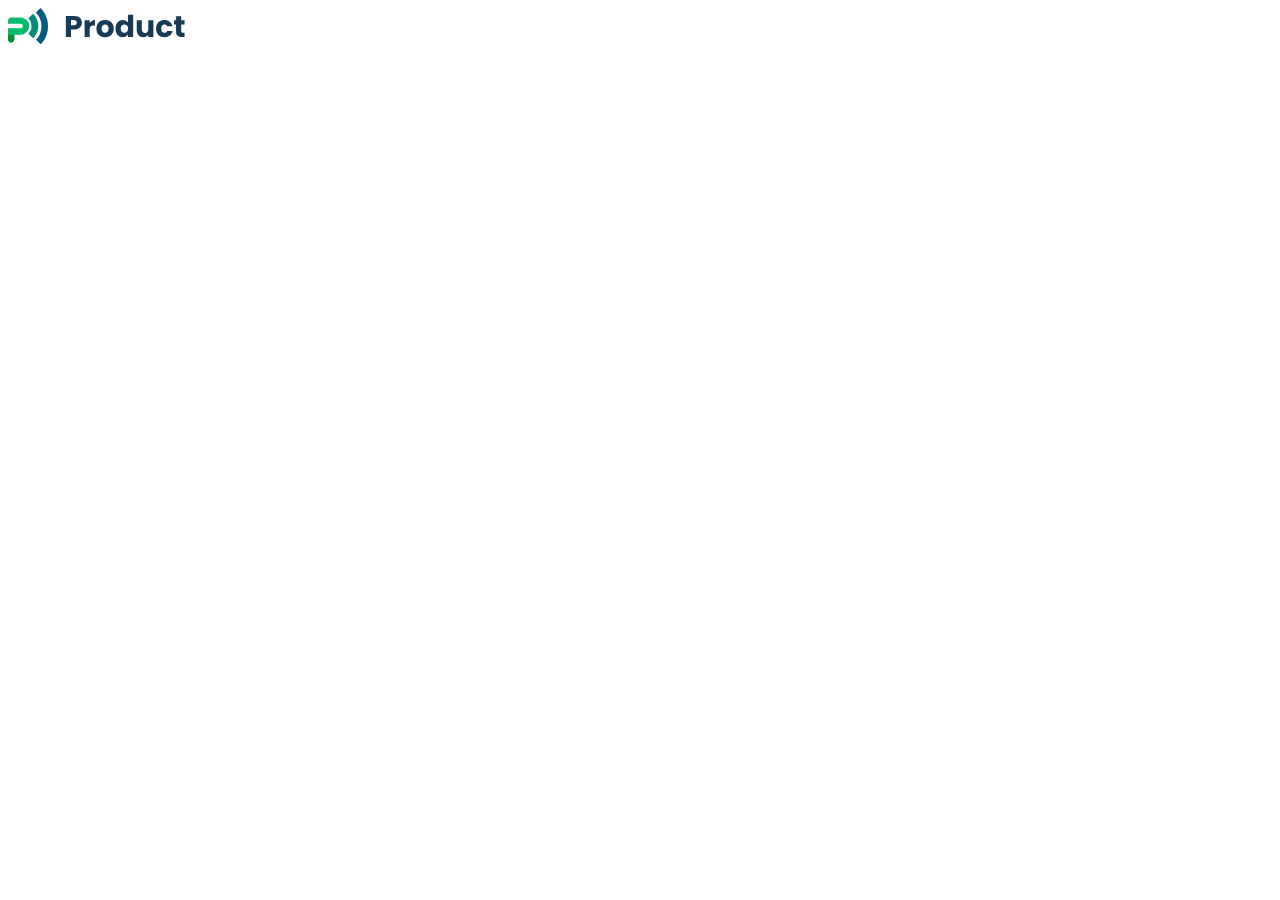
==== index.html @ f1176035 "initial comment" ====
<!DOCTYPE html>
<html lang="en">
<head>
    <meta charset="UTF-8">
    <meta http-equiv="X-UA-Compatible" content="IE=edge">
    <meta name="viewport" content="width=device-width, initial-scale=1.0">
    <title>product</title>
</head>
<body>
    <section id="hero">
        <div class="container">
            <div class="logo-box">
                <a href="#">
                    <img src="./imgs/logo-white (2).svg" alt="Logo">
                </a>
            </div>
        </div>
    </section>
</body>
</html>
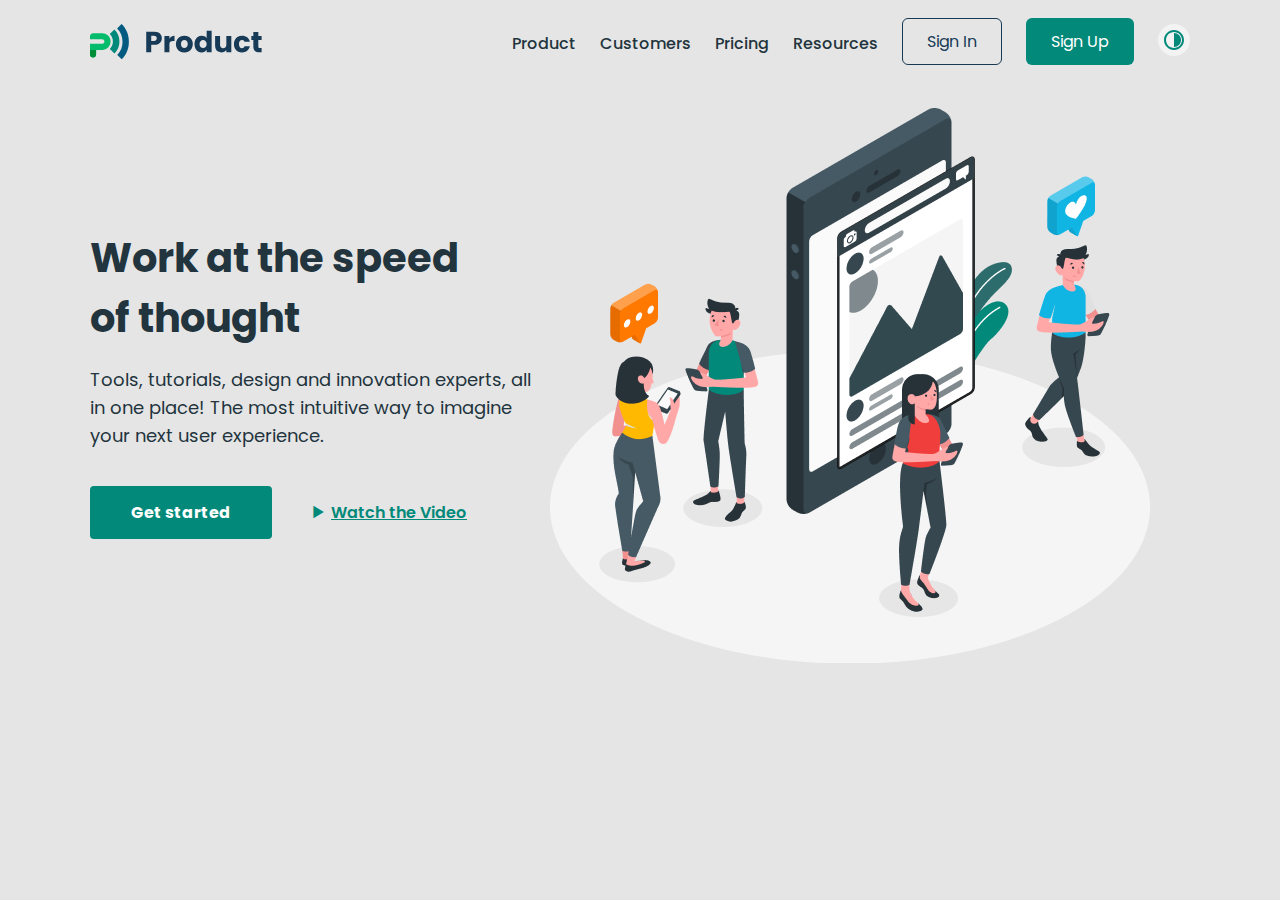
==== commit 65ed2965: "change bnt" ====
--- a/index.html
+++ b/index.html
@@ -4,17 +4,74 @@
     <meta charset="UTF-8">
     <meta http-equiv="X-UA-Compatible" content="IE=edge">
     <meta name="viewport" content="width=device-width, initial-scale=1.0">
-    <title>product</title>
+    <title>MyProduct</title>
+    <link rel="stylesheet" href="https://necolas.github.io/normalize.css/8.0.1/normalize.css">
+    <link href='https://unpkg.com/boxicons@2.1.1/css/boxicons.min.css' rel='stylesheet'>
+    <link rel="preconnect" href="https://fonts.googleapis.com">
+    <link rel="preconnect" href="https://fonts.gstatic.com" crossorigin>
+    <link href="https://fonts.googleapis.com/css2?family=Poppins:wght@400;500;600;700;800&display=swap" rel="stylesheet">
+    <link rel="stylesheet" href="./css/col.css">
+    <link rel="stylesheet" href="./css/main.css">
+    <link rel="icon" href="imgs/logotip.svg">
 </head>
 <body>
     <section id="hero">
-        <div class="container">
-            <div class="logo-box">
-                <a href="#">
-                    <img src="./imgs/logo-white (2).svg" alt="Logo">
-                </a>
+       <header class="header__content">
+            <div class="container">
+                <div class="header__site">
+                    <div class="header__logo-box grow" id="logo"></div>
+                    <nav class="header__nav nav" id="headerNav">
+                            <button class="nav__close" id="closeBtn">
+                                <i class='bx bx-x'></i>
+                            </button>
+                        <ul class="nav__list">
+                            <li class="nav__item">
+                                <a class="nav__link active" href="#">Product </a>
+                            </li>
+                            <li class="nav__item">
+                                <a class="nav__link" href="#"> Customers</a>
+                            </li>
+                            <li class="nav__item">
+                                <a class="nav__link" href="#"> Pricing</a>
+                            </li>
+                            <li class="nav__item">
+                                <a class="nav__link" href="#">Resources</a>
+                            </li>
+                        </ul>
+                        <div class="nav__btns">
+                            <a class="header__btn sign-in" href="#">Sign In</a>
+                            <a class="header__btn sign-up " href="#">Sign Up</a>
+                        </div>
+                    </nav>
+                    <button class="header__dark darkBtn" id="darkSite">
+                        <img class="darkBtn__img" class="" src="./imgs/sun-moon.svg" alt="dark-light">
+                    </button>
+                    <button id="menuBtn" class="header__menu">
+                        <i class='bx bx-menu'></i>
+                    </button>
+                </div>
             </div>
-        </div>
+       </header>
+       <div class="hero__content hero">
+            <div class="container">
+                <div class="hero__row">
+                    <div class="hero__desc">
+                        <h1 class="hero__title" >Work at the speed
+                          <br>  of thought</h1>
+                        <p class="hero__text">Tools, tutorials, design and innovation experts, all in one place! The most intuitive way to imagine your next user experience.</p>
+                        <div class="hero__btns">
+                            <a class="hero__btn-link" href="#">Get started</a>
+                            <a class="hero__btn-play" href="#"><i class='bx bx-play'></i>Watch the Video</a>
+                        </div>
+                    </div>
+                    <div class="hero__imgbox">
+                        <img class="hero__img" src="./imgs/amico.png" alt="Amico">
+                    </div>
+                </div>
+            </div>
+       </div>
     </section>
+
+    <script src="Js/main.js"></script>
 </body>
 </html>--- a/css/col.css
+++ b/css/col.css
@@ -0,0 +1,110 @@
+*{
+    margin: 0;
+    padding: 0;
+    box-sizing: border-box;
+}
+
+.container{
+    margin: 0 auto;
+}
+
+.row{
+    display: flex;
+    flex-flow: row wrap;
+}
+
+.between{
+    justify-content: space-between;
+}
+
+.around{
+    justify-content: space-around;
+}
+
+.evenly{
+    justify-content: space-evenly;
+}
+
+.middle{
+    align-items: center;
+}
+
+.center{
+    text-align: center;
+    justify-content: center;
+}
+
+.col-1{
+    max-width: 8.33333%;
+    flex-basis: 8.33333%;
+}
+.col-2{
+    max-width: 16.66666%;
+    flex-basis: 16.66666%;
+}
+.col-3{
+    max-width: 25%;
+    flex-basis: 25%;
+}
+.col-4{
+    max-width: 33.33333%;
+    flex-basis: 33.33333%;
+}
+.col-5{
+    max-width: 41.66666%;
+    flex-basis: 41.66666%;
+}
+.col-6{
+    max-width: 50%;
+    flex-basis: 50%;
+}
+.col-7{
+    max-width: 58.33333%;
+    flex-basis: 58.33333%;
+}
+.col-8{
+    max-width: 66.66666%;
+    flex-basis: 66.66666%;
+}
+.col-9{
+    max-width: 75%;
+    flex-basis: 75%;
+}
+.col-10{
+    max-width: 83.33333%;
+    flex-basis: 83.33333%;
+}
+.col-11{
+    max-width: 91.66666%;
+    flex-basis: 91.66666%;
+}
+.col-12{
+    max-width: 100%;
+    flex-basis: 100%;
+}
+
+.design-item{
+    margin-bottom: 194px;
+}
+
+.teamworks{
+    flex-direction: row-reverse;
+}
+
+.name{
+    margin-bottom: 5px;
+    font-weight: bold;
+    font-size: 28px;
+    line-height: 32px;
+    color: #56597a;
+}
+
+.from{
+    font-size: 16px;
+    line-height: 32px;
+    color: #ababab;
+}
+
+.site-brands{
+    margin-bottom: 83px;
+}--- a/css/main.css
+++ b/css/main.css
@@ -0,0 +1,334 @@
+*,
+*::after,
+*::before {
+    padding: 0;
+    margin: 0;
+    box-sizing: border-box;
+}
+
+.dark {
+    --bg-color: #1f2e35;
+    --text-color: #fff;
+    --btn-color: #fff;
+    --logo-img: url('../imgs/logo-dark.svg');
+
+}
+
+:root {
+    --bg-color: #e5e5e5;
+    --text-color: #22343d;
+    --primary-color: #02897a;
+    --btn-color: #173a56;
+    --logo-img: url('../imgs/logo-white (2).svg');
+}
+
+body {
+    font-family: 'Poppins', sans-serif;
+    display: flex;
+    flex-direction: column;
+    min-height: 100vh;
+    background-color: var(--bg-color);
+}
+
+.container{
+    max-width: 1140px;
+    width: 100%;
+    padding: 0 20px;
+}
+
+ul {
+    list-style-type: none;
+}
+
+a {
+    text-decoration: none;
+}
+
+.grow {
+    flex-grow: 1;
+}
+
+#hero {
+    background-color: var(--bg-color);
+    height: 100vh;
+}
+
+.header__content {
+    padding: 18px 0;
+    position: relative;
+}
+
+.header__site {
+    display: flex;
+    flex-direction: row;
+    align-items: center;
+    justify-content: space-between;
+}
+
+.header__logo-box {
+    width: 178px;
+    height: 36px;
+    background-image: var(--logo-img);
+    background-repeat: no-repeat;
+    background-size: contain;
+}
+
+.header__nav {
+    display: flex;
+    flex-direction: row;
+    align-items: center;
+    justify-content: space-between;
+}
+
+.nav__list {
+    display: flex;
+    flex-direction: row;
+    align-items: center;
+    justify-content: space-between;
+}
+
+.nav__item {
+    margin-right: 24px;
+    padding-top: 5px;
+}
+
+.nav__link {
+    font-weight: 500;
+    font-size: 16px;
+    line-height: 28px;
+    color: var(--text-color);
+}
+
+.nav__btns {
+    display: flex;
+    flex-direction: row;
+    align-items: center;
+    justify-content: space-between;
+}
+
+.header__btn {
+    margin-right: 24px;
+    padding: 10px 24px;
+    border: 1px solid var(--btn-color);
+    border-radius: 6px;
+}
+.sign-in {
+    color: var(--btn-color);
+}
+
+.sign-up {
+    color: #fff;
+    background-color: var(--primary-color);
+    border-color: transparent;
+}
+
+.darkBtn {
+    border: none;
+    background-color: transparent;
+    cursor: pointer;
+}
+
+.darkBtn:hover{
+    opacity: 0.5;
+}
+
+.darkBtn__img {
+    width: 32px;
+    height: 32px;
+}
+
+.header__menu {
+    border: none;
+    background-color: transparent;
+    display: none;
+}
+
+.bx-menu {
+    font-size: 35px;
+    color: var(--btn-color);
+}
+
+.nav__close {
+    position: absolute;
+    top: 0;
+    left: 0;
+    border: none;
+    background-color: transparent;
+    display: none;
+}
+
+.bx-x {
+    font-size: 35px;
+    color: var(--text-color);
+}
+
+
+.hero__content {
+    padding-top: 25px;
+    padding-bottom: 114px;
+}
+
+.hero__row {
+    display: flex;
+}
+
+.hero__desc {
+    padding-top: 120px;
+    display: flex;
+    flex-direction: column;
+}
+.hero__title {
+    width: 460px;
+    font-weight: bold;
+    font-size: 40px;
+    line-height: 60px;
+    color: var(--text-color);
+    margin-bottom: 18px;
+}
+.hero__text {
+    width: 458px;
+    font-size: 18px;
+    line-height: 28px;
+    color: var(--text-color);
+    margin-bottom: 45px;
+}
+.hero__btns {
+    /* width: 366px; */
+}
+.hero__btn-link {
+    padding: 15px 41px;
+    background-color: var(--primary-color);
+    color: #fff;
+    font-weight: bold;
+    font-size: 16px;
+    line-height: 24px;
+    border-radius: 4px;
+}
+.hero__btn-play {
+    color: var(--primary-color);
+    font-weight: 600;
+    font-size: 16px;
+    line-height: 24px;
+    margin: 0 auto;
+    margin-left: 30px;
+    text-decoration-line: underline;
+
+}
+
+.bx-play {
+    color: var(--primary-color);
+    font-size: 25px;
+    position: relative;
+    top: 5px;
+}
+.hero__imgbox {
+}
+.hero__img {
+    width: 600px;
+    height: 555px;
+    object-fit: cover;
+}
+
+
+
+
+@media screen and (max-width: 900px){
+    .header__menu {
+        display: block;
+    }
+
+    .header__nav{
+        flex-direction: column;
+        width: 100vw;
+        height: 100vh;
+        display: none;
+        position: fixed;
+        top: 20px;
+        left: 0;
+        /* opacity: 0;
+        position: static;
+        top: 0;
+        transition: all 0.4s ease; */
+        background-color: rgba(0, 0, 0, 0.795);
+    }
+
+    .nav__list {
+        flex-direction: column;
+    }
+    
+    
+    .nav__item {
+        margin-right: 0;
+        padding-top: 0;
+        margin-bottom: 24px;
+    }
+
+    .nav__link {
+       
+    }
+
+    .sign-in {
+        margin-bottom: 24px;
+        
+    }
+
+    .nav__close {
+        display: block;
+    }
+
+    .header__site {
+        position: relative;
+    }
+
+    .darkBtn {
+        position: absolute;
+        top: 0;
+        right: 35px;
+    }
+
+    .nav__btns {
+        flex-direction: column;
+    }
+
+
+    /* HERO PART */
+
+    .hero__row {
+        flex-direction: column-reverse;
+    }
+
+    .hero__desc {
+        align-items: center;
+    }
+
+    .hero__img {
+        width: 100%;
+        height: 90%;
+    }
+
+    .hero__title {
+        width: 90%;
+        margin-bottom: 18px;
+        font-size: 36px;
+        text-align: center;
+    }
+
+    .hero__text {
+        width: 80%;
+        text-align: center;
+    }
+
+}
+
+.show {
+    display: block;
+    /* opacity: 1;
+    right: 0; */
+}
+
+.test {
+    display: none;
+}
+.none{
+    display: none;
+}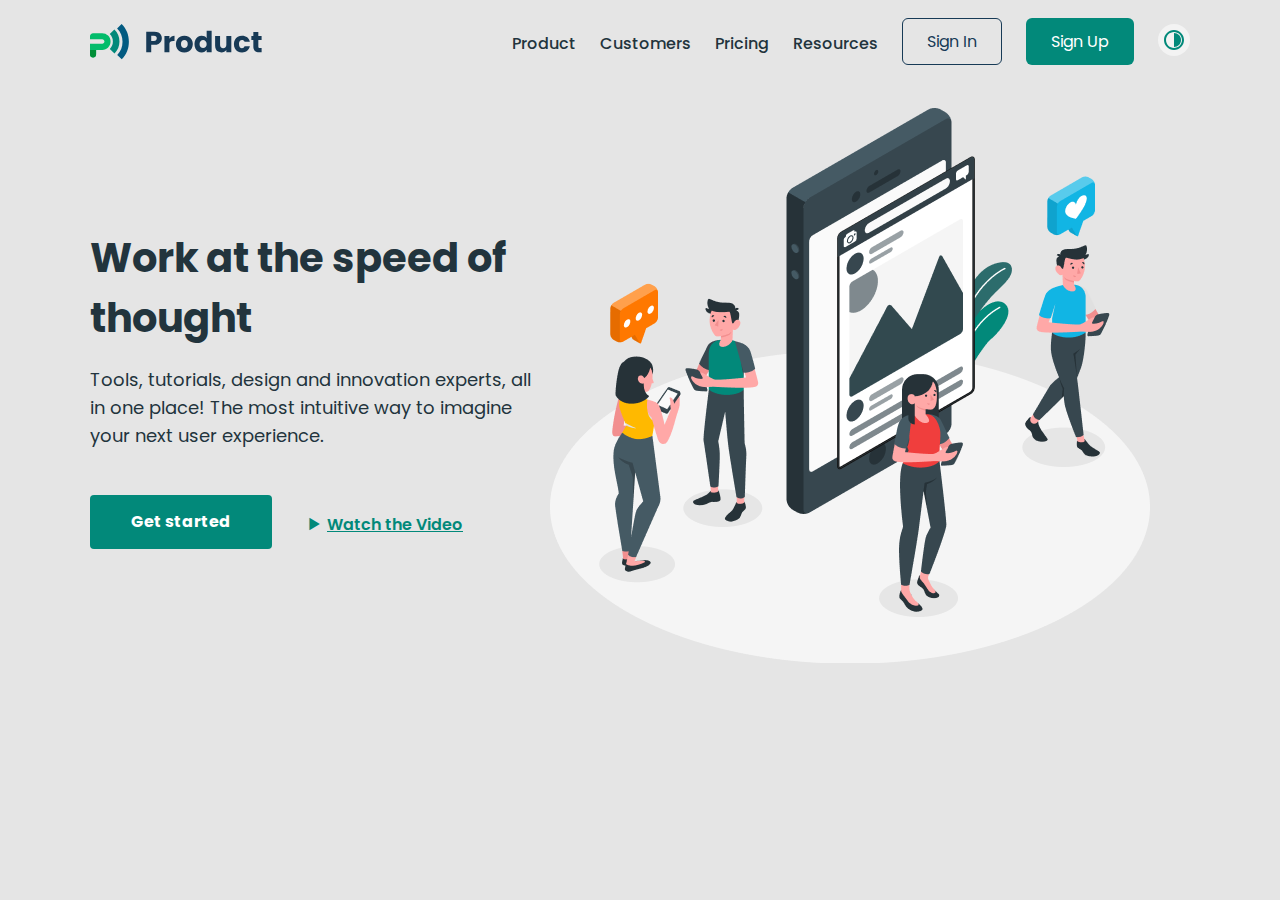
==== commit df7d6fc7: "changed tests" ====
--- a/index.html
+++ b/index.html
@@ -57,7 +57,7 @@
                 <div class="hero__row">
                     <div class="hero__desc">
                         <h1 class="hero__title" >Work at the speed
-                          <br>  of thought</h1>
+                          of thought</h1>
                         <p class="hero__text">Tools, tutorials, design and innovation experts, all in one place! The most intuitive way to imagine your next user experience.</p>
                         <div class="hero__btns">
                             <a class="hero__btn-link" href="#">Get started</a>
--- a/css/main.css
+++ b/css/main.css
@@ -159,7 +159,7 @@
 
 .bx-x {
     font-size: 35px;
-    color: var(--text-color);
+    color: #fff;
 }
 
 
@@ -193,8 +193,11 @@
     margin-bottom: 45px;
 }
 .hero__btns {
-    /* width: 366px; */
-}
+    display: flex;
+    flex-direction: row;
+    align-items: center;
+}
+
 .hero__btn-link {
     padding: 15px 41px;
     background-color: var(--primary-color);
@@ -212,8 +215,17 @@
     margin: 0 auto;
     margin-left: 30px;
     text-decoration-line: underline;
-
-}
+}
+
+
+.hero__btn-link:hover {
+    box-shadow: inset 0px 7px 40px 7px #03d6bf;
+}
+.sign-up:hover {
+    box-shadow: inset 0px 7px 40px 7px #03d6bf;
+}
+
+
 
 .bx-play {
     color: var(--primary-color);
@@ -221,8 +233,7 @@
     position: relative;
     top: 5px;
 }
-.hero__imgbox {
-}
+
 .hero__img {
     width: 600px;
     height: 555px;
@@ -241,34 +252,31 @@
         flex-direction: column;
         width: 100vw;
         height: 100vh;
-        display: none;
         position: fixed;
-        top: 20px;
-        left: 0;
-        /* opacity: 0;
-        position: static;
         top: 0;
-        transition: all 0.4s ease; */
+        right: -100%;
+        padding-top: 90px;
+        opacity: 0;
+        transition: all 0.5s ease;
         background-color: rgba(0, 0, 0, 0.795);
-    }
-
-    .nav__list {
-        flex-direction: column;
-    }
-    
-    
+        text-align: center;
+    }
+
     .nav__item {
         margin-right: 0;
         padding-top: 0;
+        border-bottom: 2px solid var(--primary-color)
+    }
+
+    .nav__item:not(:last-child) {
         margin-bottom: 24px;
     }
 
-    .nav__link {
-       
-    }
-
+    
     .sign-in {
         margin-bottom: 24px;
+        border-color: #fff;
+        color: #fff;
         
     }
 
@@ -288,17 +296,14 @@
 
     .nav__btns {
         flex-direction: column;
-    }
-
-
-    /* HERO PART */
+        justify-content: center;
+        position: relative;
+        top: -70px;
+        left: 4%;
+    }
 
     .hero__row {
         flex-direction: column-reverse;
-    }
-
-    .hero__desc {
-        align-items: center;
     }
 
     .hero__img {
@@ -306,24 +311,61 @@
         height: 90%;
     }
 
+    .hero__btns {
+        display: flex;
+        flex-direction: row;
+    }
+
+}
+
+@media screen and (max-width: 768px){
+
+    
+    .nav__list {
+        flex-direction: column;
+        text-align: center;
+    }
+
+    .nav__link {
+        color: #fff;
+        font-size: 20px;
+    }
+
+
+     /* HERO PART */
+
+
+    .hero__desc {
+        align-items: center;
+    }
+
     .hero__title {
-        width: 90%;
+        width: 95%;
         margin-bottom: 18px;
         font-size: 36px;
         text-align: center;
     }
 
     .hero__text {
-        width: 80%;
+        width: 95%;
         text-align: center;
     }
 
+    .hero__btns {
+        display: flex;
+        flex-direction: column;
+    }
+
+    .hero__btn-play {
+        margin-left: 0;
+        margin-top: 16px;
+    }
+
 }
 
 .show {
-    display: block;
-    /* opacity: 1;
-    right: 0; */
+    opacity: 1;
+    right: 0;
 }
 
 .test {
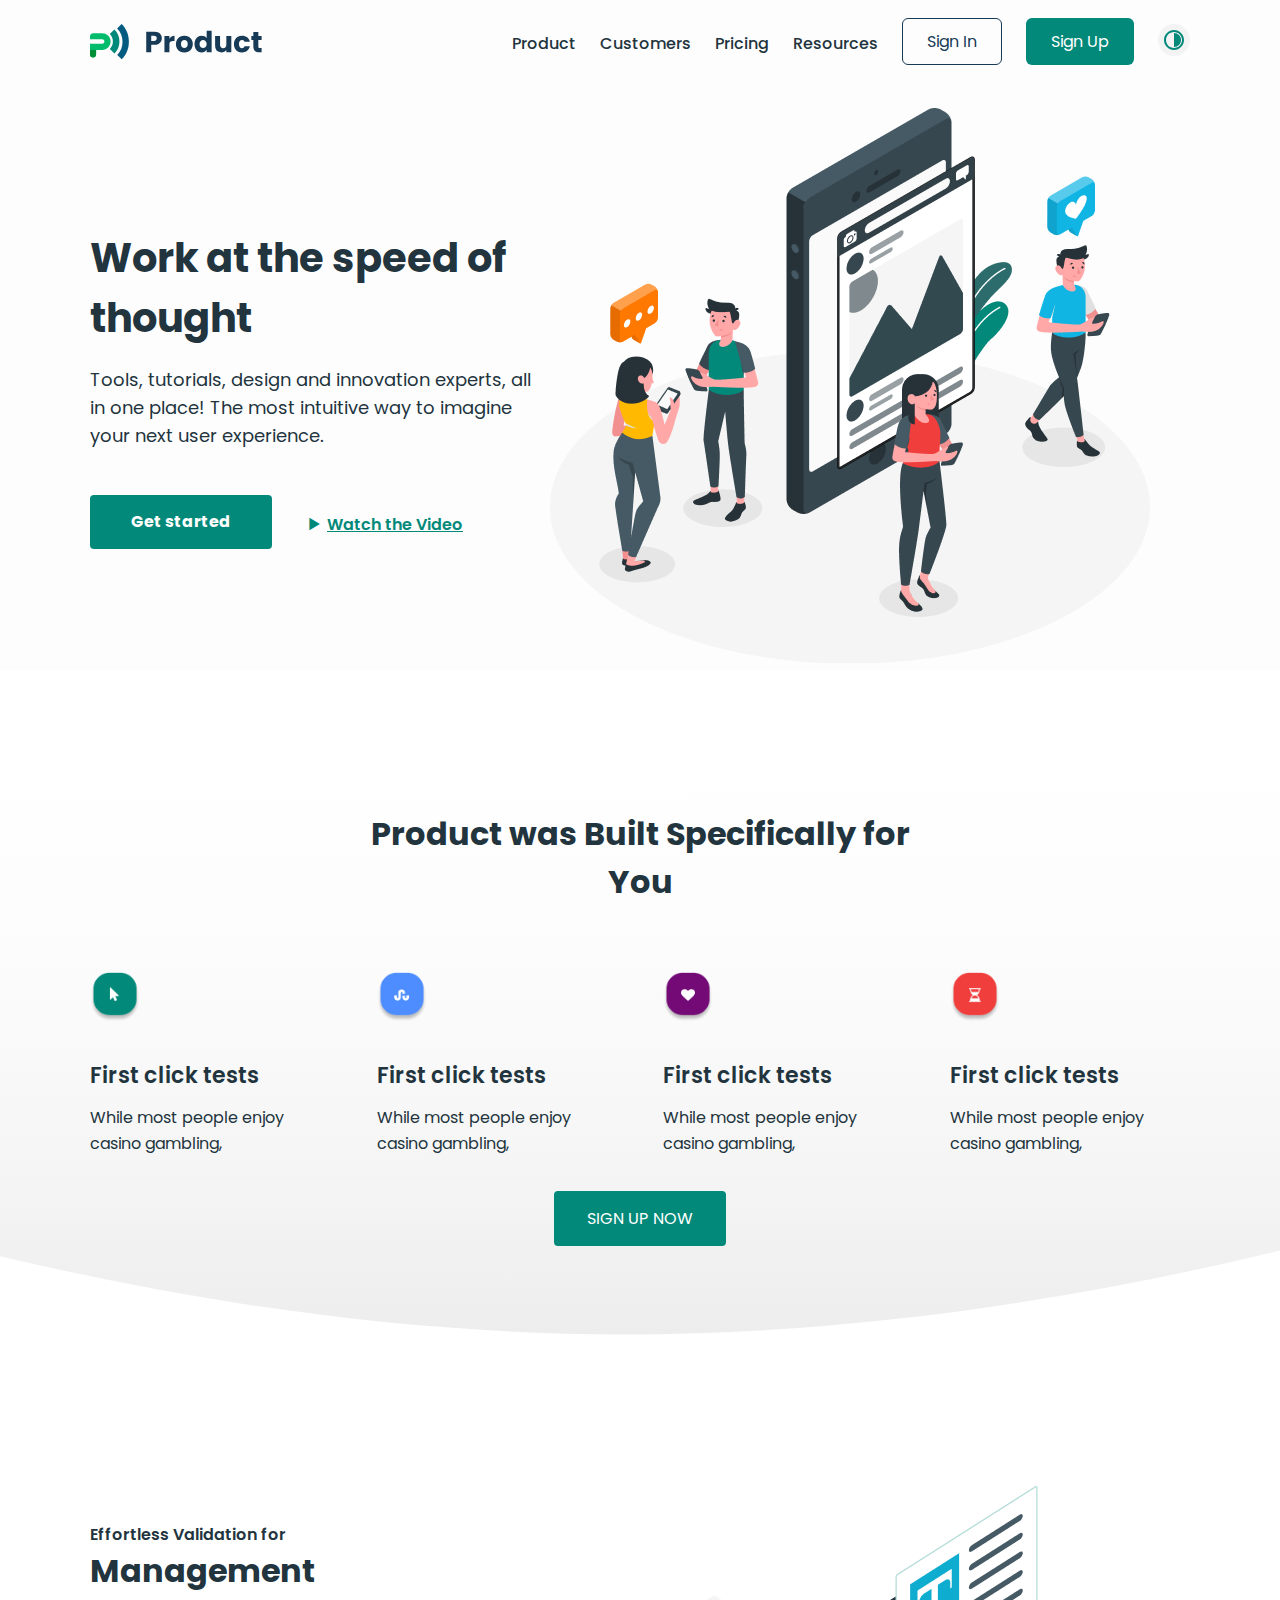
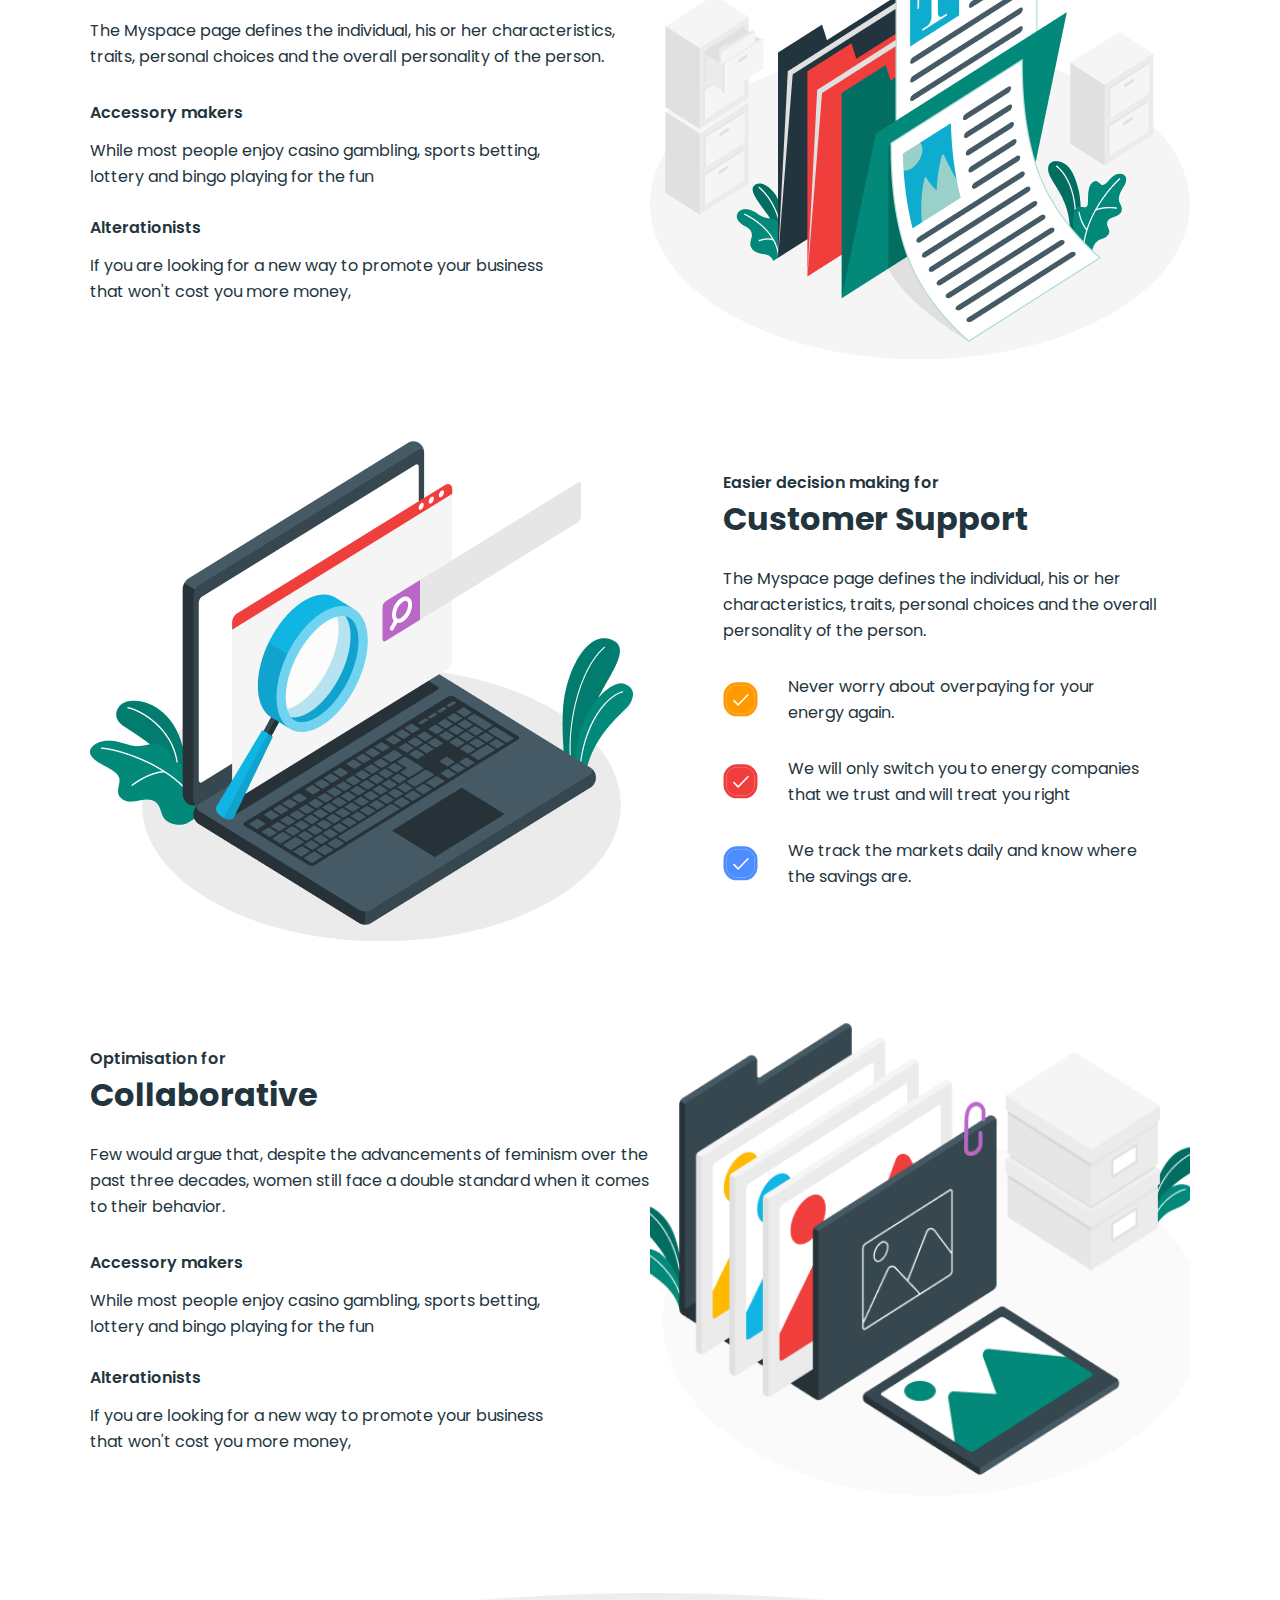
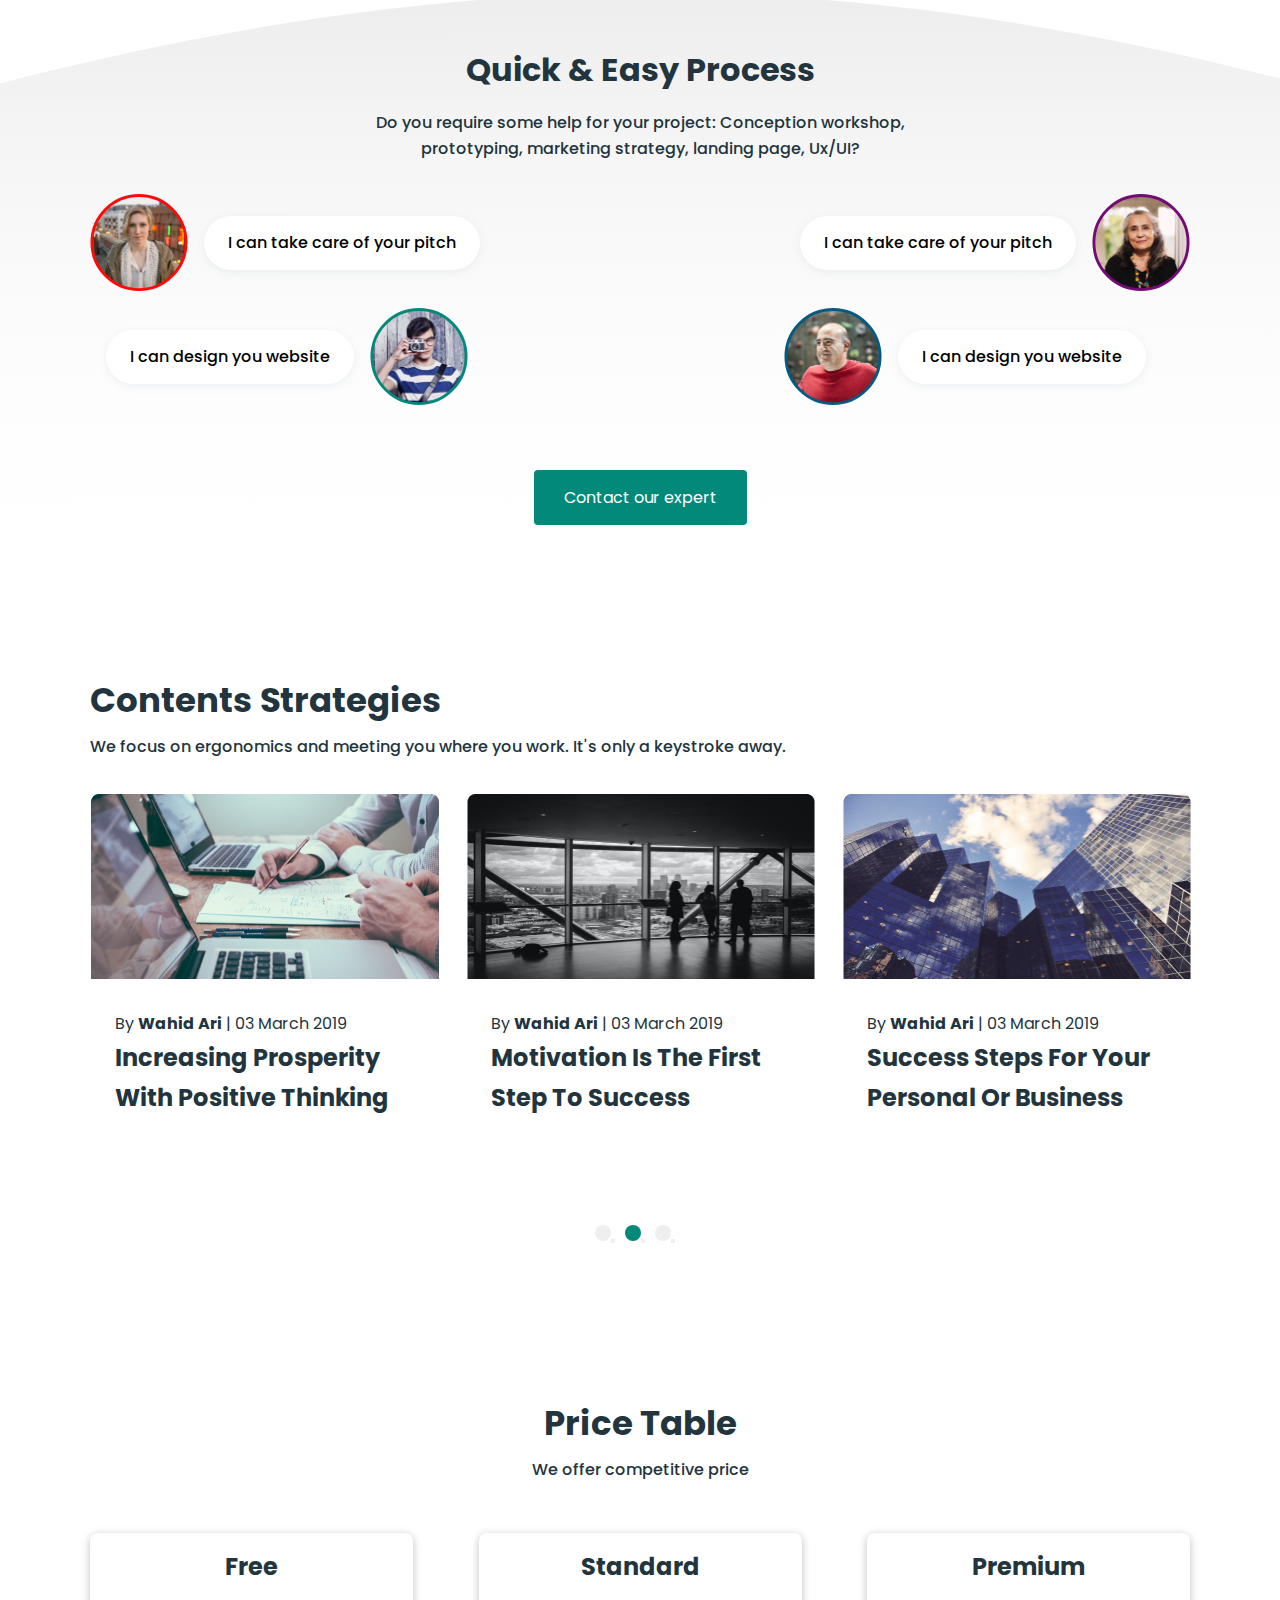
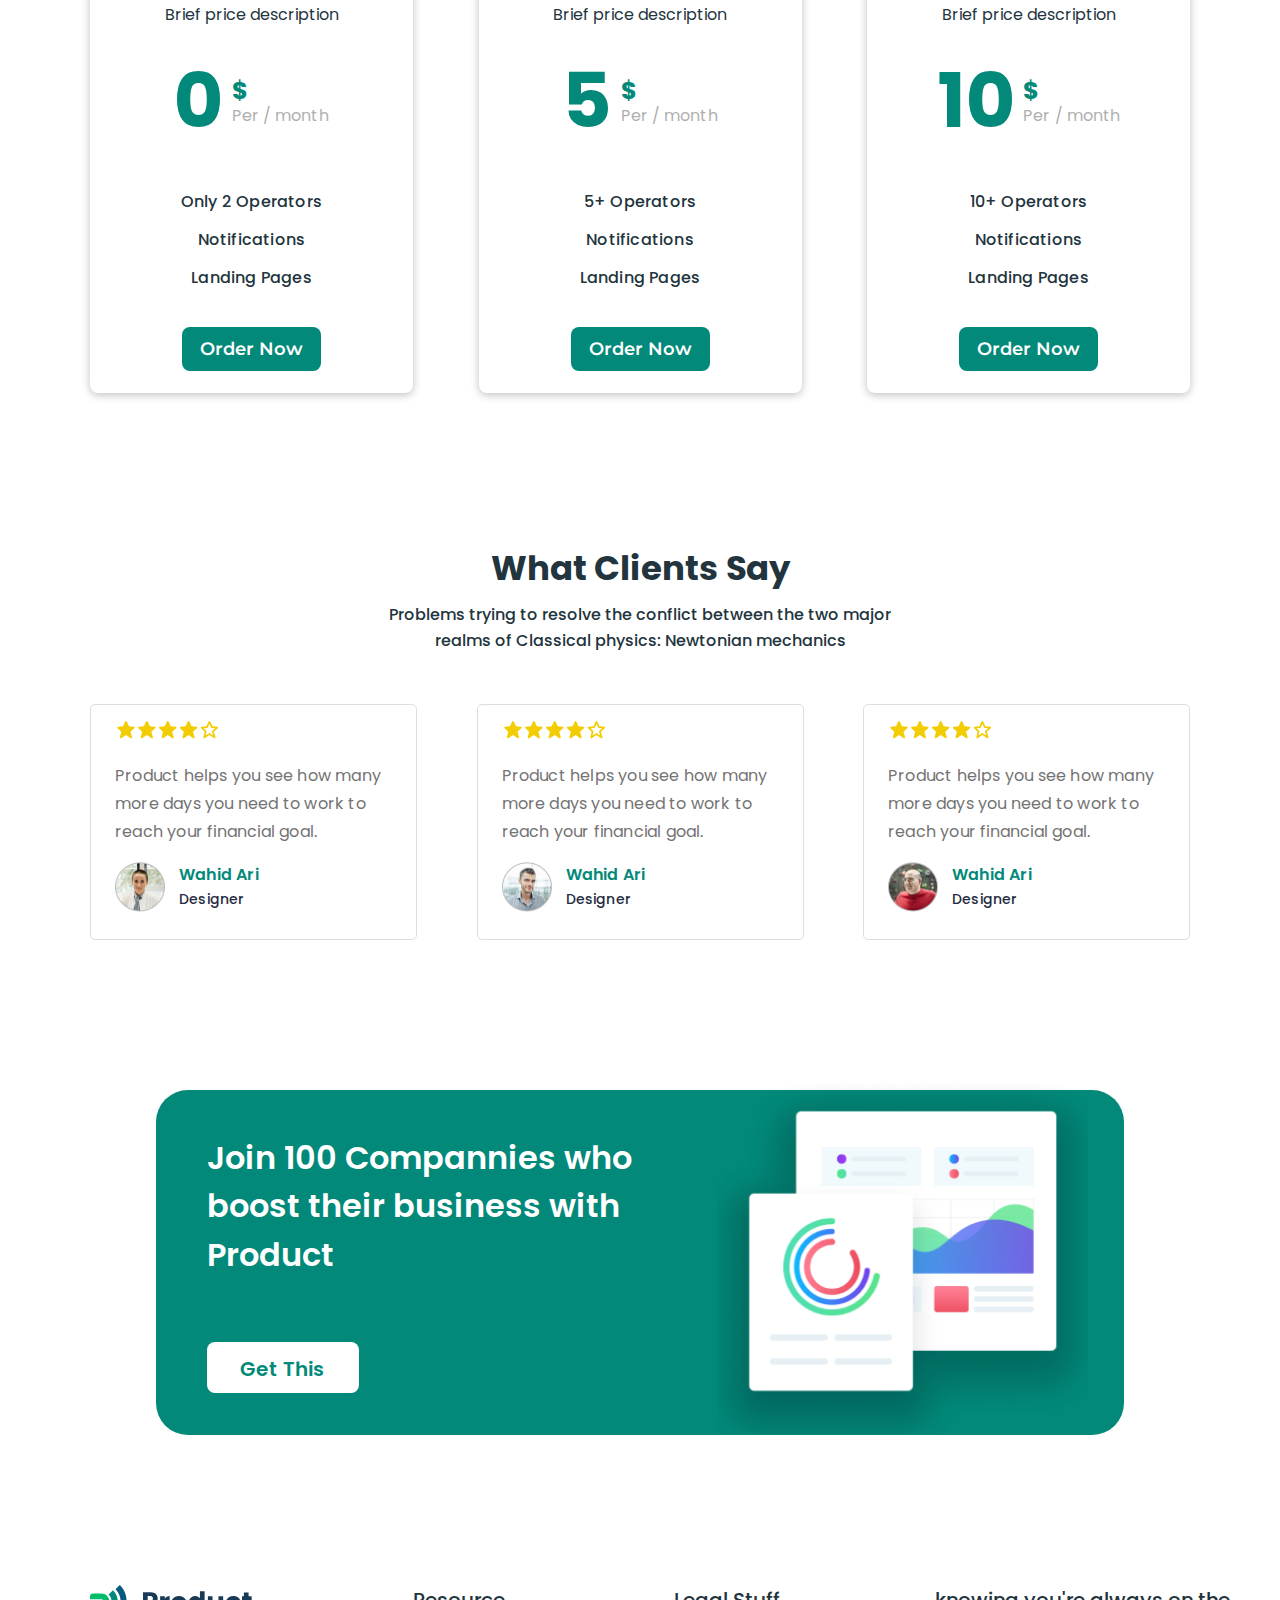
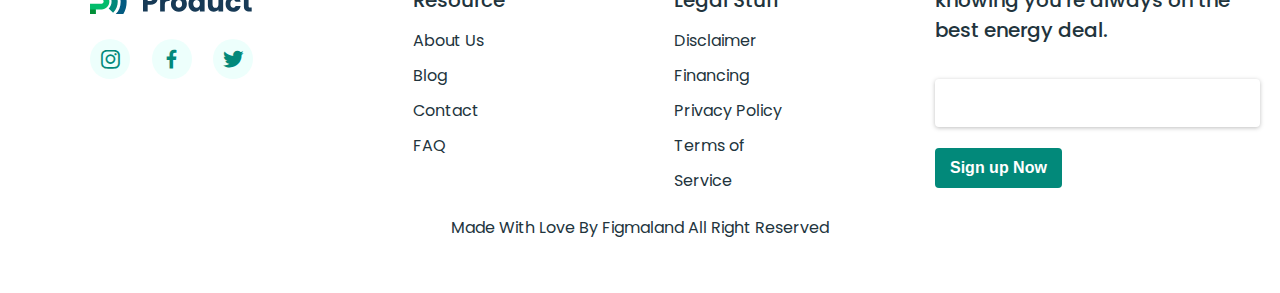
==== commit 014408b6: "finished" ====
--- a/index.html
+++ b/index.html
@@ -16,7 +16,7 @@
 </head>
 <body>
     <section id="hero">
-       <header class="header__content">
+       <header class="header">
             <div class="container">
                 <div class="header__site">
                     <div class="header__logo-box grow" id="logo"></div>
@@ -70,7 +70,399 @@
                 </div>
             </div>
        </div>
-    </section>
+    </section>  
+
+    <main>
+        <section class="build">
+            <div class="container">
+                <div class="build__content">
+                    <div class="build__headingbox">
+                        <h2 class="build__title">Product  was Built Specifically 
+                            for You</h2>
+                    </div>
+                    <ul class="build__list">
+                        <li class="build__item bld">
+                            <img class="bld__img" src="./imgs/kursors.png" alt="Kursor">
+                            <h3 class="bld__title">First click tests</h3>
+                            <p class="bld__text">While most people enjoy casino gambling,</p>
+                        </li>
+                        <li class="build__item bld">
+                            <img class="bld__img" src="./imgs/suversy.png" alt="suversy">
+                            <h3 class="bld__title">First click tests</h3>
+                            <p class="bld__text">While most people enjoy casino gambling,</p>
+                        </li>
+                        <li class="build__item bld">
+                            <img class="bld__img" src="./imgs/heart.png" alt="Heart">
+                            <h3 class="bld__title">First click tests</h3>
+                            <p class="bld__text">While most people enjoy casino gambling,</p>
+                        </li>
+                        <li class="build__item bld">
+                            <img class="bld__img" src="./imgs/timer.png" alt="timer">
+                            <h3 class="bld__title">First click tests</h3>
+                            <p class="bld__text">While most people enjoy casino gambling,</p>
+                        </li>
+                    </ul>
+                    <div class="build__btn-box">
+                        <a class="build__btn" href="#">SIGN UP NOW</a>
+                    </div>
+                </div>
+            </div>
+        </section>
+        <section class="servic managment support ">
+            <div class="container">
+                <div class="managment__content">
+                    <div class="managment__info">
+                        <span class="managment__span">Effortless Validation for</span>
+                        <h2 class="managment__title">Management</h2>
+                        <p class="managment__text">The Myspace page defines the individual, his or her characteristics, traits, personal choices and the overall personality of the person. </p>
+                        <div class="managment__inner mng">
+                            <h3 class="mng__title">Accessory makers</h3>
+                            <p class="mng__text">While most people enjoy casino gambling, sports betting, lottery and bingo playing for the fun</p>
+                            <h3 class="mng__title">Alterationists</h3>
+                            <p class="mng__text">If you are looking for a new way to promote your business that won't cost you more money, </p>
+                        </div>
+                    </div>
+                    <div class="managment__imgbox">
+                        <img class="managment__img" src="./imgs/amico1.png" alt="Amico">
+                    </div>
+                </div>
+                <div class="support__content">
+                    <div class="support__imgbox">
+                        <img class="support__img" src="./imgs/amico2.png" alt="Amico">
+                    </div>
+                    <div class="support__info">
+                        <span class="support__span">Easier decision making for</span>
+                        <h2 class="support__title">Customer Support</h2>
+                        <p class="support__text">The Myspace page defines the individual, his or her characteristics, traits, personal choices and the overall personality of the person. </p>
+                        <ul class="support__list">
+                            <li class="support__item sprt">
+                                <img class="sprt__img" src="./imgs/true-yellow.svg" alt="True">
+                                <p class="sprt__text">Never worry about overpaying for your energy again. </p>
+                            </li>
+                            <li class="support__item sprt">
+                                <img class="sprt__img" src="./imgs/true-red.svg" alt="True">
+                                <p class="sprt__text">We will only switch you to energy companies that we trust and will treat you right</p>
+                            </li>
+                            <li class="support__item sprt">
+                                <img class="sprt__img" src="./imgs/true-blue.svg" alt="True">
+                                <p class="sprt__text">We track the markets daily and know where the savings are.</p>
+                            </li>
+                        </ul>
+                    </div>
+                </div>
+                <div class="managment__content">
+                    <div class="managment__info">
+                        <span class="managment__span">Optimisation for</span>
+                        <h2 class="managment__title">Collaborative</h2>
+                        <p class="managment__text">Few would argue that, despite the advancements of feminism over the past three decades, women still face a double standard when it comes to their behavior. </p>
+                        <div class="managment__inner mng">
+                            <h3 class="mng__title">Accessory makers</h3>
+                            <p class="mng__text">While most people enjoy casino gambling, sports betting, lottery and bingo playing for the fun</p>
+                            <h3 class="mng__title">Alterationists</h3>
+                            <p class="mng__text">If you are looking for a new way to promote your business that won't cost you more money, </p>
+                        </div>
+                    </div>
+                    <div class="managment__imgbox">
+                        <img class="managment__img" src="./imgs/amico3.png" alt="Amico">
+                    </div>
+                </div>
+                
+            </div>
+        </section>
+        <section class="easy">
+            <div class="container">
+                <div class="easy__page">
+                    <div class="easy__desc">
+                        <h2 class="easy__title">Quick & Easy Process</h2>
+                        <p class="easy__text">Do you require some help for your project: Conception workshop,
+                            prototyping, marketing strategy, landing page, Ux/UI?</p>
+                    </div>
+                    <div class="easy__lists process">
+                        <ul class="process__list">
+                            <li class="process__item">
+                                <img class="process__img" src="./imgs/easy-img1.svg" alt="Avatar">
+                                <p class="process__text">I can take care of your pitch</p>
+                            </li>
+                            <li class="process__item">
+                                <p class="process__text">I can design you website</p>
+                                <img class="process__img" src="./imgs/easy-img2.svg" alt="Avatar">
+                            </li>
+                        </ul>
+                        <ul class="process__list">
+                            <li class="process__item">
+                                <p class="process__text">I can take care of your pitch</p>
+                                <img class="process__img" src="./imgs/easy-img4.svg" alt="Avatar">
+                            </li>
+                            <li class="process__item">
+                                <img class="process__img" src="./imgs/easy-img3.svg" alt="Avatar">
+                                <p class="process__text">I can design you website</p>
+                            </li>
+                        </ul>
+                    </div>
+                    <div class="easy__btn-box">
+                        <a class="easy__btn" href="#">Contact our expert</a>
+                    </div>
+                </div>
+            </div>
+        </section>
+        <section class="strategies">
+            <div class="container">
+                <div class="strategies__page">
+                    <div class="strategies__desc">
+                        <h2 class="strategies__title title">Contents Strategies</h2>
+                        <p class="strategies__text text">We focus on ergonomics and meeting you where you work. It's only a keystroke away. </p>
+                    </div>
+                    <ul class="strategies__list">
+                        <li class="strategies__item strs">
+                            <img class="strs__img" src="./imgs/str1.png" alt="work">
+                            <div class="strs__info">
+                                <span class="strs__span">By <a class="strs__link" href="#">Wahid Ari</a> |  03 March 2019</span>
+                            <h3 class="strs__title">Increasing Prosperity With Positive Thinking</h3>
+                            </div>
+                        </li>
+                        <li class="strategies__item strs">
+                            <img class="strs__img" src="./imgs/str2.png" alt="work">
+                            <div class="strs__info">
+                                <span class="strs__span">By <a class="strs__link" href="#">Wahid Ari</a> |  03 March 2019</span>
+                            <h3 class="strs__title">Motivation Is The First Step To Success</h3>
+                            </div>
+                        </li>
+                        <li class="strategies__item strs">
+                            <img class="strs__img" src="./imgs/str3.png" alt="work">
+                            <div class="strs__info">
+                                <span class="strs__span">By <a class="strs__link" href="#">Wahid Ari</a> |  03 March 2019</span>
+                            <h3 class="strs__title">Success Steps For Your Personal Or Business</h3>
+                            </div>
+                        </li>
+                    </ul>
+                    <ul class="strategies__round round">
+                        <li class="round__item">
+                            <button class="round__btn"><button>
+                        </li>
+                        <li class="round__item">
+                            <button class="round__btn"><button>
+                        </li>
+                        <li class="round__item">
+                            <button class="round__btn"><button>
+                        </li>
+                    </ul>
+                </div>
+            </div>
+        </section>
+        <section class="price">
+            <div class="container">
+                <div class="price__page">
+                    <div class="price__desc">
+                        <h2 class="price__title title">Price Table</h2>
+                        <p class="price__text text">We offer competitive price</p>
+                    </div>
+                    <ul class="price__list">
+                        <li class="price__item prc">
+                            <h3 class="prc__title">Free</h3>
+                            <p class="prc__text">Brief price description</p>
+                            <div class="prc__box">
+                                <p class="prc__nol">0</p>
+                                <div class="prc__dlr-box">
+                                    <p class="prc__dlr">$</p>
+                                    <p class="prc__time">Per / month</p>
+                                </div>
+                            </div>
+                            <ul class="prc__list">
+                                <li class="prc__item">
+                                    Only 2 Operators
+                                </li>
+                                <li class="prc__item">
+                                    Notifications
+                                </li>
+                                <li class="prc__item">
+                                    Landing Pages
+                                </li>
+                            </ul>
+                            <a class="prc__btn" href="#">Order Now</a>
+                        </li>
+                        <li class="price__item prc">
+                            <h3 class="prc__title">Standard</h3>
+                            <p class="prc__text">Brief price description</p>
+                            <div class="prc__box">
+                                <p class="prc__nol">5</p>
+                                <div class="prc__dlr-box">
+                                    <p class="prc__dlr">$</p>
+                                    <p class="prc__time">Per / month</p>
+                                </div>
+                            </div>
+                            <ul class="prc__list">
+                                <li class="prc__item">
+                                    5+ Operators
+                                </li>
+                                <li class="prc__item">
+                                    Notifications
+                                </li>
+                                <li class="prc__item">
+                                    Landing Pages
+                                </li>
+                            </ul>
+                            <a class="prc__btn" href="#">Order Now</a>
+                        </li>
+                        <li class="price__item prc">
+                            <h3 class="prc__title">Premium</h3>
+                            <p class="prc__text">Brief price description</p>
+                            <div class="prc__box">
+                                <p class="prc__nol">10</p>
+                                <div class="prc__dlr-box">
+                                    <p class="prc__dlr">$</p>
+                                    <p class="prc__time">Per / month</p>
+                                </div>
+                            </div>
+                            <ul class="prc__list">
+                                <li class="prc__item">
+                                    10+ Operators
+                                </li>
+                                <li class="prc__item">
+                                    Notifications
+                                </li>
+                                <li class="prc__item">
+                                    Landing Pages
+                                </li>
+                            </ul>
+                            <a class="prc__btn" href="#">Order Now</a>
+                        </li>
+                    </ul>
+                </div>
+            </div>
+        </section>
+        <section class="clients">
+            <div class="container">
+                <div class="clients__desc">
+                    <h2 class="clients__title title">What Clients Say</h2>
+                    <p class="clients__text text">Problems trying to resolve the conflict between 
+                        the two major realms of Classical physics: Newtonian mechanics </p>
+                </div>
+                <ul class="clients__list">
+                    <li class="clients__item say">
+                        <img class="say__img" src="./imgs/stars.svg" alt="stars">
+                        <p class="say__text">Product helps you see how many 
+                            more days you need to work to 
+                            reach your financial goal.</p>
+                        <div class="say__innerbox">
+                            <img class="say__inner-img" src="./imgs/say1.png" alt="Ellips">
+                            <div class="say__box-job">
+                                <h4 class="say__name">Wahid Ari</h4>
+                                <p class="say__job">Designer</p>
+                            </div>
+                        </div>
+                    </li>
+                    <li class="clients__item say">
+                        <img class="say__img" src="./imgs/stars.svg" alt="stars">
+                        <p class="say__text">Product helps you see how many 
+                            more days you need to work to 
+                            reach your financial goal.</p>
+                        <div class="say__innerbox">
+                            <img class="say__inner-img" src="./imgs/say2.png" alt="Ellips">
+                            <div class="say__box-job">
+                                <h4 class="say__name">Wahid Ari</h4>
+                                <p class="say__job">Designer</p>
+                            </div>
+                        </div>
+                    </li>
+                    <li class="clients__item say">
+                        <img class="say__img" src="./imgs/stars.svg" alt="stars">
+                        <p class="say__text">Product helps you see how many 
+                            more days you need to work to 
+                            reach your financial goal.</p>
+                        <div class="say__innerbox">
+                            <img class="say__inner-img" src="./imgs/say3.png" alt="Ellips">
+                            <div class="say__box-job">
+                                <h4 class="say__name">Wahid Ari</h4>
+                                <p class="say__job">Designer</p>
+                            </div>
+                        </div>
+                    </li>
+                </ul>
+            </div>
+        </section>
+        <aside class="helps">
+            <div class="container">
+                <div class="helps__box">
+                    <div class="helps__desc">
+                        <h2 class="helps__title">Join 100 Compannies who boost their business with <br> Product</h2>
+                        <a class="helps__btn" href="#">
+                            Get This
+                        </a>
+                    </div>
+                    <div class="helps__img-box">
+                        <img class="helps__img" src="./imgs/aside-img.png" alt="structura">
+                    </div>
+                </div>
+            </div>
+        </aside>
+        <footer class="footer">
+            <div class="container">
+                <div class="footer__content">
+                    <div class="footer__media media">
+                        <div class="footer__img-box"></div>
+                        <ul class="media__list row middle">
+                            <li class="media__item">
+                                <i class='bx bxl-instagram'></i>
+                            </li>
+                            <li class="media__item">
+                                <i class='bx bxl-facebook'></i>
+                            </li>
+                            <li class="media__item">
+                                <i class='bx bxl-twitter'></i>
+                            </li>
+                        </ul>
+                    </div>
+                    <div class="footer__list-box resource">
+                        <h3 class="resource__title">
+                           Resource
+                        </h3>
+                        <ul class="resource__list">
+                            <li class="resource__item">
+                                <a class="resource__link" href="#">About Us</a>
+                            </li>
+                            <li class="resource__item">
+                                <a class="resource__link" href="#">Blog</a>
+                            </li>
+                            <li class="resource__item">
+                                <a class="resource__link" href="#">Contact</a>
+                            </li>
+                            <li class="resource__item">
+                                <a class="resource__link" href="#">FAQ</a>
+                            </li>
+                        </ul>
+                    </div>
+                    <div class="footer__list-box resource">
+                        <h3 class="resource__title">
+                            Legal Stuff
+                        </h3>
+                        <ul class="resource__list">
+                            <li class="resource__item">
+                                <a class="resource__link" href="#">Disclaimer</a>
+                            </li>
+                            <li class="resource__item">
+                                <a class="resource__link" href="#">Financing</a>
+                            </li>
+                            <li class="resource__item">
+                                <a class="resource__link" href="#">Privacy Policy</a>
+                            </li>
+                            <li class="resource__item">
+                                <a class="resource__link" href="#">Terms of Service</a>
+                            </li>
+                        </ul>
+                    </div>
+                    <form class="footer__form form">
+                       <p class="form__text">knowing you're always on the best energy deal. </p>
+                       <input class="form__input" type="text">
+                       <button class="form__btn" type="submit">
+                        Sign up Now
+                       </button>
+                    </form>
+                </div>
+                <span class="footer__span">Made With Love By Figmaland All Right Reserved 
+                </span>
+            </div>
+        </footer>
+    </main>
 
     <script src="Js/main.js"></script>
 </body>
--- a/css/main.css
+++ b/css/main.css
@@ -1,3 +1,5 @@
+@import url('https://fonts.googleapis.com/css2?family=Montserrat:wght@500;600;700&display=swap');
+
 *,
 *::after,
 *::before {
@@ -7,19 +9,26 @@
 }
 
 .dark {
+    --bg-color2: #1f2e35;
     --bg-color: #1f2e35;
     --text-color: #fff;
     --btn-color: #fff;
     --logo-img: url('../imgs/logo-dark.svg');
+    --bg-img1: url('../imgs/Bg-dark.svg');
+    --bg-img2: url('../imgs/bg-dark2.svg');
 
 }
 
 :root {
-    --bg-color: #e5e5e5;
+    --bg-color2: #fff;
+    --bg-color: #e5e5e518;
     --text-color: #22343d;
     --primary-color: #02897a;
     --btn-color: #173a56;
     --logo-img: url('../imgs/logo-white (2).svg');
+    --bg-img1: url('../imgs/Bg-img.svg');
+    --bg-img2: url('../imgs/bg-img2.svg');
+    --mont-family:  'Montserrat', sans-serif;
 }
 
 body {
@@ -27,7 +36,7 @@
     display: flex;
     flex-direction: column;
     min-height: 100vh;
-    background-color: var(--bg-color);
+    background-color: var(--bg-color2);
 }
 
 .container{
@@ -50,10 +59,9 @@
 
 #hero {
     background-color: var(--bg-color);
-    height: 100vh;
-}
-
-.header__content {
+}
+
+.header__site {
     padding: 18px 0;
     position: relative;
 }
@@ -165,7 +173,6 @@
 
 .hero__content {
     padding-top: 25px;
-    padding-bottom: 114px;
 }
 
 .hero__row {
@@ -242,8 +249,768 @@
 
 
 
+/* BUILD */
+
+
+
+.build {
+    padding: 140px 0 90px 0;
+    background-image: var(--bg-img1);
+    background-size: cover;
+    background-repeat: no-repeat;
+    background-position: center bottom;
+}
+
+.build__headingbox {
+    display: flex;
+    align-items: center;
+    justify-content: center;
+}
+.build__title {
+    width: 539px;
+    font-weight: bold;
+    font-size: 32px;
+    line-height: 48px;
+    text-align: center;
+    color: var(--text-color);
+    margin-bottom: 66px;
+}
+.build__list {
+    display: flex;
+    flex-direction: row;
+    justify-content: space-between;
+    margin-bottom: 34px;
+
+}
+
+.build__item {
+    width: 240px;
+}
+
+.bld__img {
+    width: 50px;
+    height: 50px;
+    margin-bottom: 30px;
+}
+.bld__title {
+    font-weight: 600;
+    font-size: 22px;
+    line-height: 33px;
+    color: var(--text-color);
+    margin-bottom: 13px;
+}
+.bld__text {
+    font-size: 16px;
+    line-height: 26px;
+    color: var(--text-color);
+}
+
+.build__btn-box {
+    display: flex;
+    align-items: center;
+    justify-content: center;
+}
+.build__btn {
+    padding: 15px 33px;
+    background-color: var(--primary-color);
+    border-radius: 4px;
+    color: #fff;
+    text-transform: uppercase;
+}
+
+
+/* MANAGMENT */
+
+.managment{
+    padding: 150px 0 90px 0;
+}
+
+.managment__content {
+    display: flex;
+    align-items: center;
+    justify-content: space-between;
+}
+
+.managment__span {
+    font-weight: 600;
+    font-size: 16px;
+    line-height: 24px;
+    color: var(--text-color);
+    margin-bottom: 8px;
+}
+.managment__title {
+    font-weight: bold;
+    font-size: 32px;
+    line-height: 48px;
+    color: var(--text-color);
+    margin-bottom: 23px;
+}
+.managment__text {
+    font-size: 16px;
+    line-height: 26px;
+    color: var(--text-color);
+    margin-bottom: 30px;
+}
+
+.mng__title {
+    font-weight: 600;
+    font-size: 16px;
+    line-height: 26px;
+    color: var(--text-color);
+    margin-bottom: 12px;
+}
+.mng__text {
+    width: 486px;
+    font-size: 16px;
+    line-height: 26px;
+    color: var(--text-color);
+    margin-bottom: 25px;
+}
+
+.managment__img {
+    width: 540px;
+    height: 473px;
+    object-fit: cover;
+}
+
+
+/* SUPPORT */
+
+.support__content {
+    display: flex;
+    align-items: center;
+    justify-content: space-between;
+    padding: 75px 0; 
+}
+
+.support__img {
+    width: 543px;
+    height: 500px;
+    object-fit: cover;
+}
+.support__info {
+    margin-left: 90px;
+}
+.support__span {
+    font-weight: 600;
+    font-size: 16px;
+    line-height: 24px;
+    color: var(--text-color);
+    margin-bottom: 8px;
+}
+.support__title {
+    font-weight: bold;
+    font-size: 32px;
+    line-height: 48px;
+    color: var(--text-color);
+    margin-bottom: 23px;
+}
+.support__text {
+    font-size: 16px;
+    line-height: 26px;
+    color: var(--text-color);
+    margin-bottom: 30px;
+}
+
+.support__item {
+    margin-bottom: 30px;
+    display: flex;
+    align-items: center;
+}
+
+.sprt__img {
+    width: 35px;
+    height: 35px;
+    margin-right: 30px;
+}
+
+.sprt__text {
+    font-size: 16px;
+    line-height: 26px;
+    color: var(--text-color);
+    width: 365px;
+}
+
+
+/*  EASY LIST */
+
+.easy {
+    padding: 53px 0 75px 0;
+    background-image: var(--bg-img2);
+    background-size: cover;
+    background-repeat: no-repeat;
+    background-position: top center;
+}
+
+.easy__desc {
+    display: flex;
+    flex-direction: column;
+    justify-content: center;
+    align-items: center;
+}
+.easy__title {
+    font-weight: bold;
+    font-size: 32px;
+    line-height: 48px;
+    text-align: center;
+    color: var(--text-color);
+    margin-bottom: 16px;
+}
+.easy__text {
+    font-weight: 500;
+    font-size: 16px;
+    line-height: 26px;
+    text-align: center;
+    color: var(--text-color);
+    margin-bottom: 32px;
+    width: 542px;
+}
+.easy__lists {
+    display: flex;
+    align-items: center;
+    justify-content: space-between;
+}
+
+.process__list {
+    display: flex;
+    flex-direction: column;
+    margin-bottom: 48px;
+}
+.process__item {
+    display: flex;
+    flex-direction: row;
+    align-items: center;
+    margin-bottom: 16px;
+}
+
+.process__img {
+    width: 98px;
+    height: 98px;
+}
+.process__text {
+    padding: 15px 24px;
+    background-color: #fff;
+    font-weight: 500;
+    font-size: 16px;
+    line-height: 24px;
+    color: #000;
+    box-shadow: 0px 2px 8px rgba(86, 117, 146, 0.1);
+    border-radius: 35px;
+}
+
+.process__item:nth-child(1) .process__text {
+    margin-left: 16px;
+    margin-right: 16px;
+}
+.process__item:nth-child(2) .process__text {
+    margin-right: 16px;
+    margin-left: 16px;
+}
+
+
+.easy__btn-box {
+    display: flex;
+    align-items: center;
+    justify-content: space-around;
+}
+
+.easy__btn {
+    padding: 15px 30px;
+    background-color: var(--primary-color);
+    color: #fff;
+    border-radius: 4px;
+     
+}
+
+
+/* STRATEGIES */
+
+.strategies {
+    padding: 75px 0;
+}
+
+
+.title {
+    font-weight: bold;
+    font-size: 34px;
+    line-height: 51px;
+    color: var(--text-color);
+}
+
+.strategies__title {
+    margin-bottom: 8px;
+}
+
+.text {
+    font-weight: 500;
+    font-size: 16px;
+    line-height: 26px;
+    color: var(--text-color);
+}
+
+.strategies__text {
+    margin-bottom: 33px;
+}
+.strategies__list {
+    display: flex;
+    align-items: center;
+    justify-content: space-between;
+    margin-bottom: 64px;
+   
+}
+.strategies__item {
+    width: 348px;
+    border: 1px solid var(--bg-color2);
+    border-radius: 8px;
+    background-color: #fff;
+}
+
+.strs__img {
+    width: 348px;
+    height: 185px;
+}
+.strs__info {
+    padding: 24px 30px 40px 24px;
+}
+.strs__span {
+    font-size: 16px;
+    line-height: 28px;
+    color: #22343d;
+    margin-bottom: 12px;
+}
+.strs__link {
+    font-weight: bold;
+    color: #22343d;
+    cursor: pointer;
+}
+.strs__title {
+    font-weight: bold;
+    font-size: 24px;
+    line-height: 40px;
+    color: #22343d;
+}
+
+.strs__title:hover {
+    color: var(--primary-color);
+    cursor: pointer;
+}
+
+.strategies__round {
+    display: flex;
+    align-items: center;
+    justify-content: center;
+    list-style-type: none;
+}
+
+.round__item {
+    margin-right: 10px;
+}
+
+.round__item:nth-child(2) .round__btn{
+    background-color: var(--primary-color);
+}
+
+.round__btn {
+    width: 16px;
+    height: 16px;
+    border-radius: 50%;
+    background-color: #efefef;
+    border: none;
+    cursor: pointer;
+}
+
+.round__btn:hover {
+    background-color: var(--primary-color);
+}
+
+/* PRICE */
+
+.price {
+    padding: 75px 0;
+}
+
+.price__desc {
+    display: flex;
+    flex-direction: column;
+    align-items: center;
+    justify-content: center;
+}
+.price__title {
+    margin-bottom: 8px;
+}
+.price__text {
+    margin-bottom: 50px;
+}
+.price__list {
+    display: flex;
+    flex-direction: row;
+    align-items: center;
+    justify-content: space-between;
+}
+.price__item {
+    padding-top: 23px;
+    width: 323px;
+    height: 460px;
+    box-shadow: 0px 2px 8px rgba(0, 0, 0, 0.25);
+    border-radius: 8px;
+    background-color: #fff;
+    display: flex;
+    flex-direction: column;
+    align-items: center;
+    justify-content: center;
+    transition: all 0.3s ease;
+}
+
+.price__item:hover {
+    background-color: #02897a;
+}
+.price__item:hover .prc__title {
+    color: #fff;
+}
+.price__item:hover .prc__text {
+    color: #fff;
+}
+.price__item:hover .prc__nol {
+    color: #fff;
+}
+.price__item:hover .prc__dlr {
+    color: #fff;
+}
+.price__item:hover .prc__item {
+    color: #fff;
+}
+.price__item:hover .prc__btn {
+    color: #02897a;
+    background-color: #fff;
+}
+
+.prc__title {
+    font-weight: bold;
+    font-size: 24px;
+    line-height: 40px;
+    color: #22343D;
+    margin-bottom: 8px;
+}
+.prc__text {
+    font-size: 16px;
+    line-height: 40px;
+    color: #22343D;
+    margin-bottom: 16px;
+}
+.prc__box {
+    display: flex;
+    align-items: center;
+    margin-bottom: 40px;
+}
+.prc__nol {
+    font-weight: bold;
+    font-size: 76px;
+    line-height: 100px;
+    text-align: center;
+    letter-spacing: 0.2px;
+    color: #02897a;
+}
+.prc__dlr-box {
+    margin-left: 8px;
+}
+.prc__dlr {
+    font-weight: bold;
+    font-size: 24px;
+    line-height: 30px;
+    letter-spacing: 0.1px;
+    color: #02897a;
+
+}
+.prc__time {
+    font-size: 16px;
+    line-height: 19px;
+    letter-spacing: 0.1px;
+    color: #AFAFAF;
+}
+.prc__list {
+    margin-bottom: 38px;
+}
+.prc__item {
+    font-weight: 500;
+    font-size: 16px;
+    line-height: 22px;
+    letter-spacing: 0.2px;
+    color: #22343D;
+    text-align: center;
+}
+
+.prc__item:not(:last-child) {
+    margin-bottom: 16px;
+}
+
+.prc__btn {
+    font-family: var(--mont-family);
+    padding: 11px 18px;
+    background-color: #02897a;
+    border-radius: 8px;
+    font-weight: 600;
+    font-size: 18px;
+    line-height: 22px;
+    color: #fff;
+    margin-bottom: 32px;
+}
+
+
+/*             CLIENTS        */
+
+.clients {
+    padding: 75px 0;
+}
+
+.clients__desc {
+    display: flex;
+    flex-direction: column;
+    align-items: center;
+    justify-content: center;
+}
+.clients__title {
+    margin-bottom: 8px;
+}
+.clients__text {
+    margin-bottom: 50px;
+    width: 537px;
+    text-align: center;
+}
+.clients__list {
+    display: flex;
+    align-items: center;
+    justify-content: space-between;
+}
+.clients__item {
+    width: 327px;
+    height: 236px;
+    background-color: #fff;
+    border: 1px solid #dedede;
+    box-sizing: border-box;
+    border-radius: 5px;
+    padding: 16px 16px 24px 24px;
+}
+
+.say__img {
+    width: 106px;
+    height: 18px;
+    margin-bottom: 16px;
+}
+.say__text {
+    font-size: 16px;
+    line-height: 28px;
+    letter-spacing: 0.2px;
+    color: #737373;
+    margin-bottom: 16px;
+}
+.say__innerbox {
+    display: flex;
+    align-items: center;
+}
+.say__inner-img {
+    width: 50px;
+    height: 50px;
+}
+.say__box-job {
+    margin-left: 14px;
+}
+.say__name {
+    font-weight: 600;
+    font-size: 16px;
+    line-height: 24px;
+    letter-spacing: 0.2px;
+    color: var(--primary-color);
+    
+}
+.say__job {
+    font-weight: 500;
+    font-size: 14px;
+    line-height: 24px;
+    letter-spacing: 0.2px;
+    color: #252B42;
+}
+
+
+/* ACIDE */
+
+.helps {
+    padding: 75px 0;
+    display: flex;
+}
+
+.helps__box {
+    width: 968px;
+    height: 345px;
+    display: flex;
+    align-items: center;
+    background-color: var(--primary-color);
+    border-radius: 32px;
+    margin: 0 auto;
+}
+.helps__desc {
+    padding: 49px 0px 56px 51px;
+
+}
+.helps__title {
+    font-weight: 600;
+    font-size: 32px;
+    line-height: 151.4%;
+    color: #fff;
+    margin-bottom: 75px;
+    width: 510px;
+}
+.helps__btn {
+    background: #fff;
+    border-radius: 8px;
+    font-weight: 600;
+    font-size: 20px;
+    line-height: 30px;
+    color: var(--primary-color);
+    padding: 13px 35px 10px 33px;
+}
+
+.helps__img {
+    width: 371px;
+    height: 350px;
+    object-fit: cover;
+}
+
+/* FOOTER */
+
+.footer {
+    padding: 75px 0 50px 0;
+}
+
+.footer__content {
+    display: flex;
+    flex-direction: row;
+    justify-content: space-between;
+    margin-bottom: 15px;
+}
+
+.footer__media {
+    margin-right: 160px;
+}
+
+.footer__img-box {
+    width: 163px;
+    height: 29px;
+    background-image: var(--logo-img);
+    background-size: cover;
+    background-repeat: no-repeat;
+    margin-bottom: 25px;
+}
+.media__list {
+    width: 163px;
+    display: flex;
+    align-items: center;
+    justify-content: space-between;
+}
+.media__item {
+    width: 40px;
+    height: 40px;
+    border-radius: 50%;
+    background-color: #edfffc;
+    display: flex;
+    justify-content: center;
+    align-items: center;
+}
+
+.bxl-instagram {
+    color: var(--primary-color);
+    font-size: 25px;
+}
+.bxl-facebook {
+    color: var(--primary-color);
+    font-size: 25px;
+}
+.bxl-twitter {
+    color: var(--primary-color);
+    font-size: 25px;
+}
+
+.resource {
+    margin-right: 130px;
+}
+.resource__title {
+    font-weight: 500;
+    font-size: 20px;
+    line-height: 30px;
+    color: var(--text-color);
+    margin-bottom: 8px;
+}
+.resource__list {
+    width: 131px;
+}
+
+.resource__link {
+    font-size: 16px;
+    line-height: 35px;
+    color: var(--text-color);
+}
+
+
+.form__text {
+    font-weight: 500;
+    font-size: 20px;
+    line-height: 30px;
+    color: var(--text-color);
+    margin-bottom: 34px;
+}
+.form__input {
+    width: 325px;
+    height: 48px;
+    margin-bottom: 21px;
+    filter: drop-shadow(0px 1px 2px rgba(0, 0, 0, 0.25));
+    padding: 10px;
+    border-radius: 4px;
+    border: 1px solid transparent;
+    background-color: #fff;
+}
+
+.form__input:focus {
+    outline: none;
+}
+.form__btn {
+    padding: 8px 15px;
+    background-color: var(--primary-color);
+    font-weight: bold;
+    font-size: 16px;
+    line-height: 24px;
+    text-align: center;
+    color: #fff;
+    border-radius: 4px;
+    border: none;
+}
+
+.form__btn:focus{
+    outline: none;
+}
+
+
+.footer__span {
+    font-size: 16px;
+    line-height: 30px;
+    color: var(--text-color);
+    display: flex;
+    justify-content: center;
+}
 
 @media screen and (max-width: 900px){
+    .container {
+        width: 90%;
+        padding: 0;
+    }
+
+    .header {
+        width: 100%;
+        box-shadow: 0px -2px 8px rgba(0, 0, 0, 0.25);
+    }
+
+    .header__site {
+        width: 100%;
+    }
+
     .header__menu {
         display: block;
     }
@@ -290,7 +1057,7 @@
 
     .darkBtn {
         position: absolute;
-        top: 0;
+        top: 20px;
         right: 35px;
     }
 
@@ -311,10 +1078,279 @@
         height: 90%;
     }
 
+    .hero__desc {
+        padding-top: 20px;
+        width: 100%;
+    }
+
     .hero__btns {
         display: flex;
         flex-direction: row;
     }
+
+    /* BUILD */
+
+    .build {
+        padding-top: 100px;
+    }
+
+
+    .build__list {
+        flex-flow: wrap;
+        justify-content: center;
+    }
+
+
+    /* MANAGMENT */
+
+    .managment__content {
+        flex-direction: column-reverse;
+    }
+
+    .managment__imgbox {
+        margin-bottom: 50px;
+    }
+
+    .managment__img {
+        width: 100%;
+        height: 90%;
+    }
+
+    .managment__info {
+        width: 100%;
+    }
+
+    .managment__title {
+        margin-bottom: 16px;
+    }
+
+    /* SUPPORT */
+
+    .support__content {
+        flex-direction: column;
+        padding-top: 20px;
+    }
+
+    .support__info {
+        margin-left: 0;
+    }
+
+    .support__imgbox {
+        margin-bottom: 50px;
+    }
+
+    .support__img {
+        width: 100%;
+        height: 90%;
+    }
+
+    .support__info {
+        width: 100%;
+    }
+
+    /* EASY */
+
+    .easy {
+        width: 100%;
+        padding: 73px 0; 
+    }
+
+    .easy__title {
+        width: 100%;
+        font-weight: bold;
+        font-size: 32px;
+    }
+
+    .easy__text {
+        width: 100%;
+        font-weight: 500;
+        font-size: 16px;
+        line-height: 26px;
+    }
+
+    .easy__lists {
+        flex-direction: column;
+    }
+
+    .process__item {
+        width: 100%;
+        margin: 0 5px;
+    }
+
+    .process__text {
+        text-align: center;
+        padding: 10px 25px;
+        width: 100%;
+        font-weight: 500;
+        font-size: 16px;
+        line-height: 24px;
+        color: #2F281E;
+    }
+
+    .process__img {
+        width: 90px;
+        height: 90px;
+    }
+
+    /* strategies */
+
+    .strategies__title {
+        width: 100%;
+    }
+
+    .strategies__text {
+        width: 100%;
+    }
+
+    .strategies__list {
+        flex-direction: column;
+        justify-content: stretch;
+    }
+
+    .strategies__item {
+        width: 100%;
+        border: none;
+    }
+
+    .strs__img {
+        width: 100%;
+        height: 100%;
+    }
+
+    .strategies__list {
+        margin-bottom: 0;
+    }
+
+    .strategies__round {
+        display: none;
+    }
+
+    /* PRICE */
+
+    .price {
+        padding: 0;
+    }
+
+    .price__desc {
+        margin-bottom: 50px;
+    }
+
+    .price__list {
+        flex-direction: column;
+        align-items: center;
+    }
+
+    .price__item {
+        width: 60%;
+        height: 100%;
+        margin-bottom: 32px;
+    }
+
+
+    /* CLIENTS */
+
+    .clients__text {
+        width: 100%;
+    }
+
+    .clients__title {
+        text-align: center;
+        width: 100%;
+    }
+
+    .clients__list {
+        flex-direction: column;
+
+    }
+
+    .clients__item {
+        width: 100%;
+        height: 100%;
+        margin-bottom: 32px;
+    }
+
+    /*  ACIDE  */
+
+    .helps__box {
+        flex-direction: column;
+        width: 100%;
+        height: 100%;
+        align-items: center;
+        text-align: center;
+    }
+
+    .helps__desc {
+        width: 100%;
+        height: 100%;
+        padding: 17px 0 0 0;
+        margin-bottom: 30px;
+    }
+
+    .helps__title {
+        width: 100%;
+        font-size: 32px;
+        line-height: 151.4%;
+    }
+
+    .helps__img {
+        width: 100%;
+        height: 100%;
+    }
+
+
+    /* footer */
+
+    .footer__content {
+        flex-direction: column;
+        width: 100%;
+        align-items: center;
+    }
+
+    .footer__media {
+        margin-right: 0;
+        margin-bottom: 32px;
+    }
+
+    .form__input {
+        width: 100%;
+    }
+
+    .footer__span {
+        width: 100%;
+    }
+
+    .resource {
+        width: 100%;
+        margin-right: 0;
+    }
+
+    .footer__list-box {
+        display: flex;
+        flex-direction: column;
+        justify-content: center;
+        text-align: center;
+        margin-bottom: 32px;
+    }
+
+    .resource__list {
+        text-align: center;
+        display: flex;
+        flex-direction: column;
+        justify-content: center;
+        margin: 0 auto;
+    }
+
+    .form {
+        display: flex;
+        flex-direction: column;
+        justify-content: center;
+        align-items: center;
+    }
+
+    .form__text {
+        width: 100%;
+    }
+
 
 }
 
@@ -361,6 +1397,57 @@
         margin-top: 16px;
     }
 
+    .build__item{
+        width: calc(50% - 30px);
+    }
+
+    .mng__text {
+        width: 100%;
+    }
+
+    /* BUILD */
+
+    .build__list {
+        flex-flow: column;
+        justify-content: center;
+        align-items: center;
+        text-align: center;
+    }
+
+    .build__item {
+        width: 240px;
+        margin-bottom: 24px;
+    }
+
+    .bld__img {
+        margin-bottom: 10px;
+    }
+
+    .process__img {
+        width: 100%;
+    }
+
+    .easy__title {
+        font-size: 32px;
+    }
+
+    .process__text {
+        margin: 0;
+        padding: 8px 25px;
+        width: 100%;
+        font-weight: 500;
+        font-size: 13px;
+        line-height: 20px;
+        color: #2f281e;
+    }
+
+
+
+    .price__item {
+        width: 90%;
+        height: 100%;
+    }
+
 }
 
 .show {
@@ -371,6 +1458,7 @@
 .test {
     display: none;
 }
+
 .none{
     display: none;
 }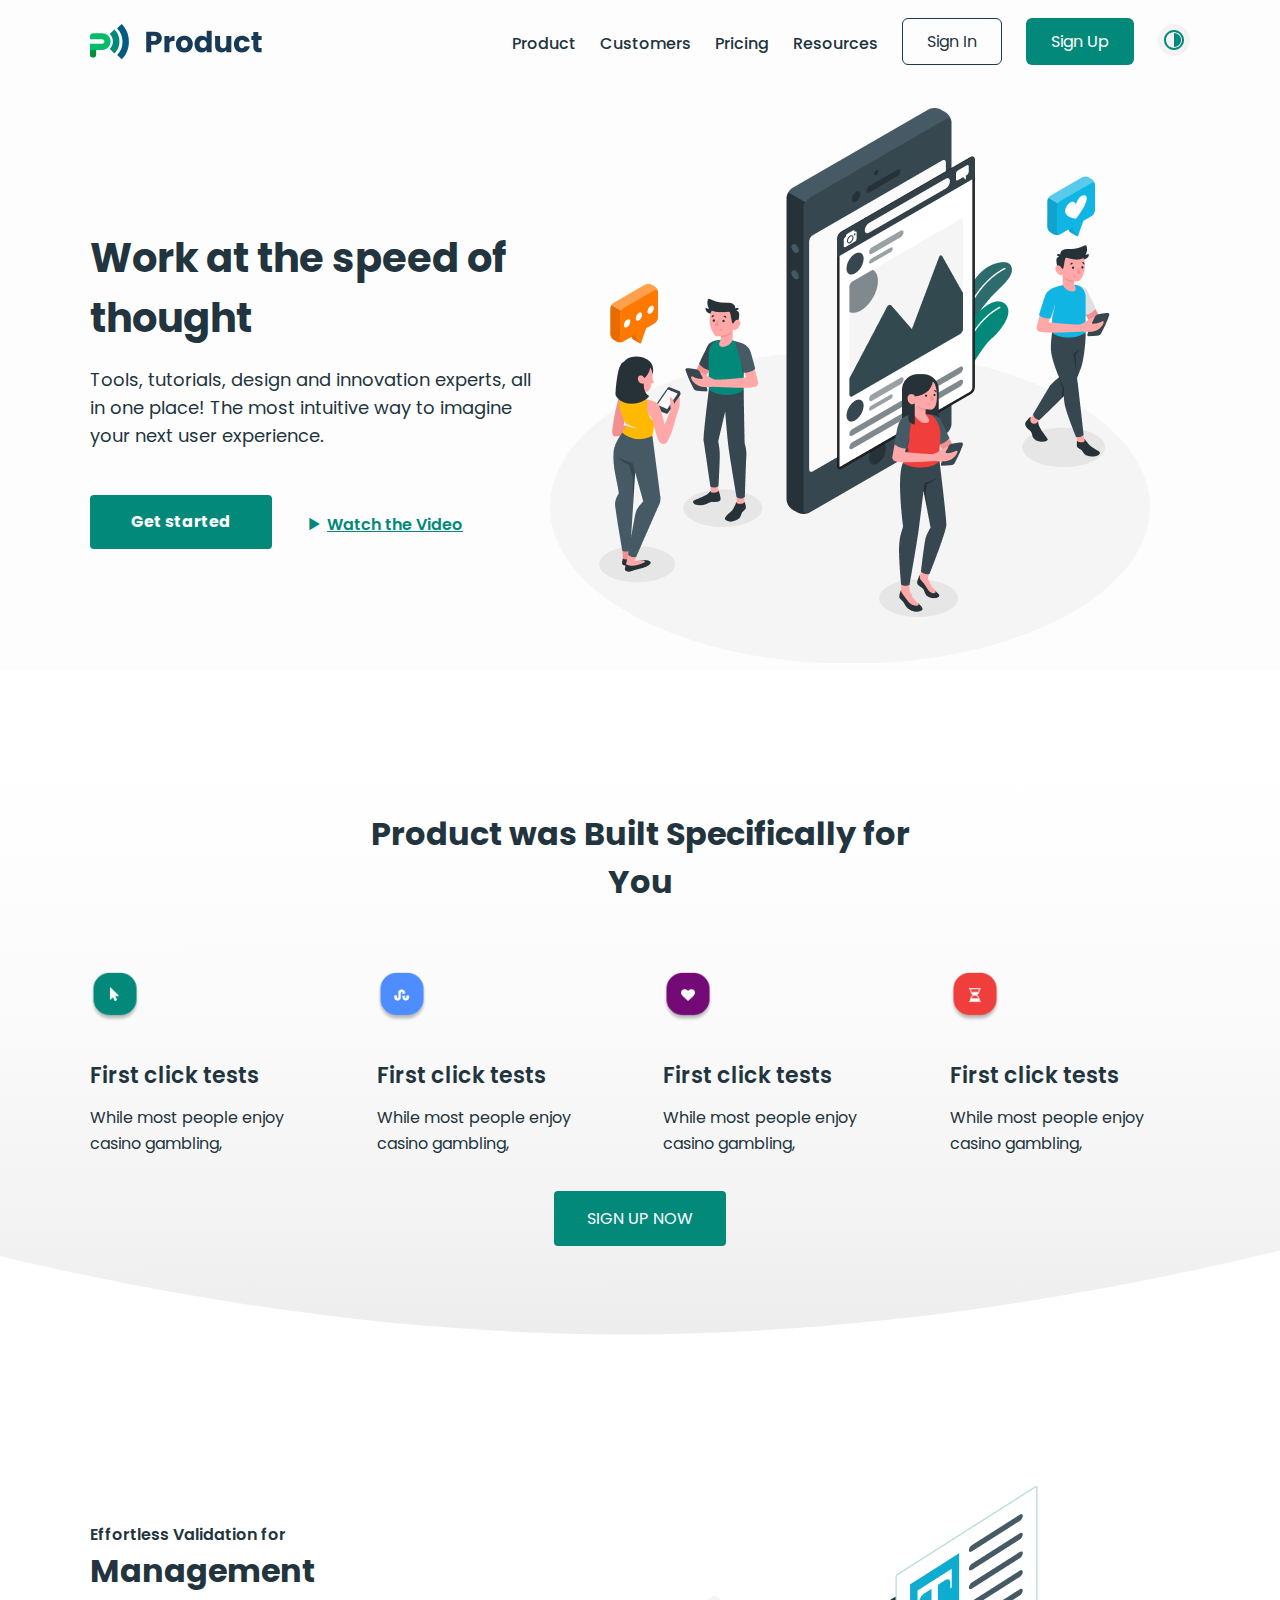
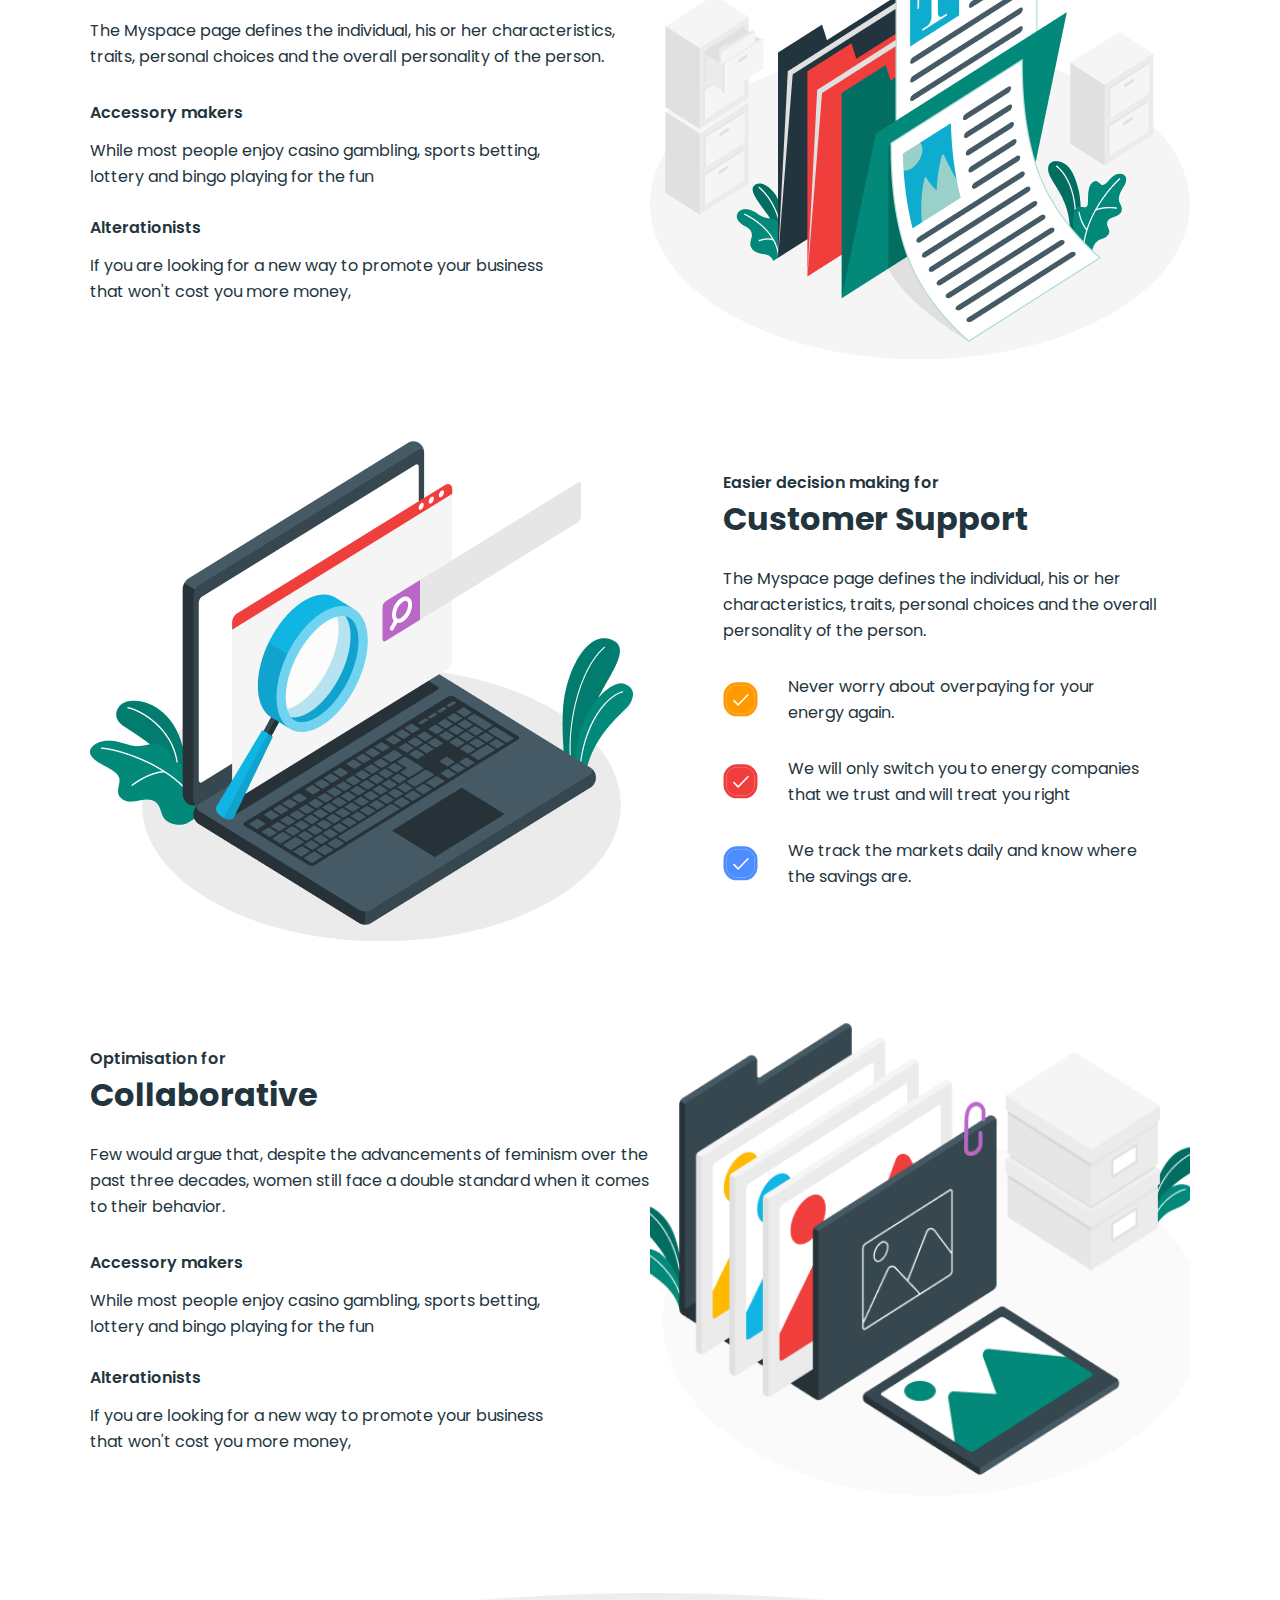
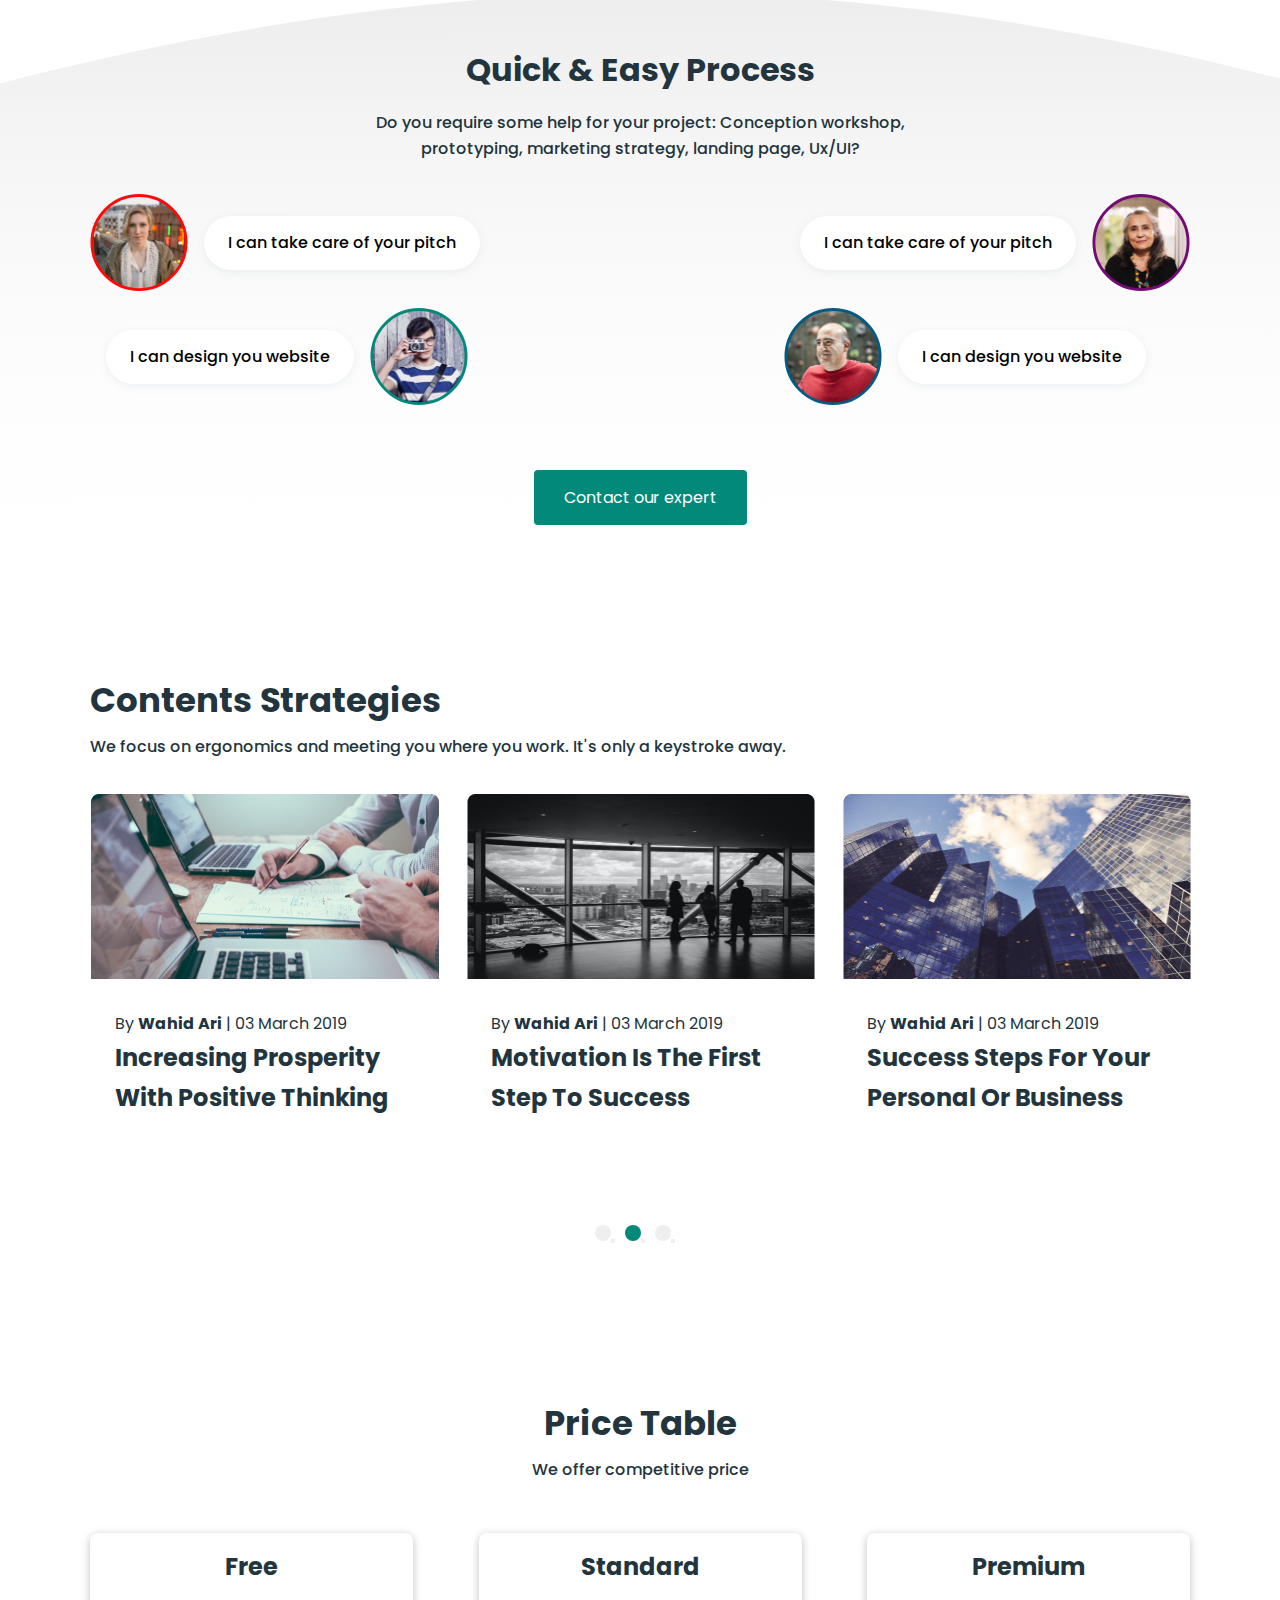
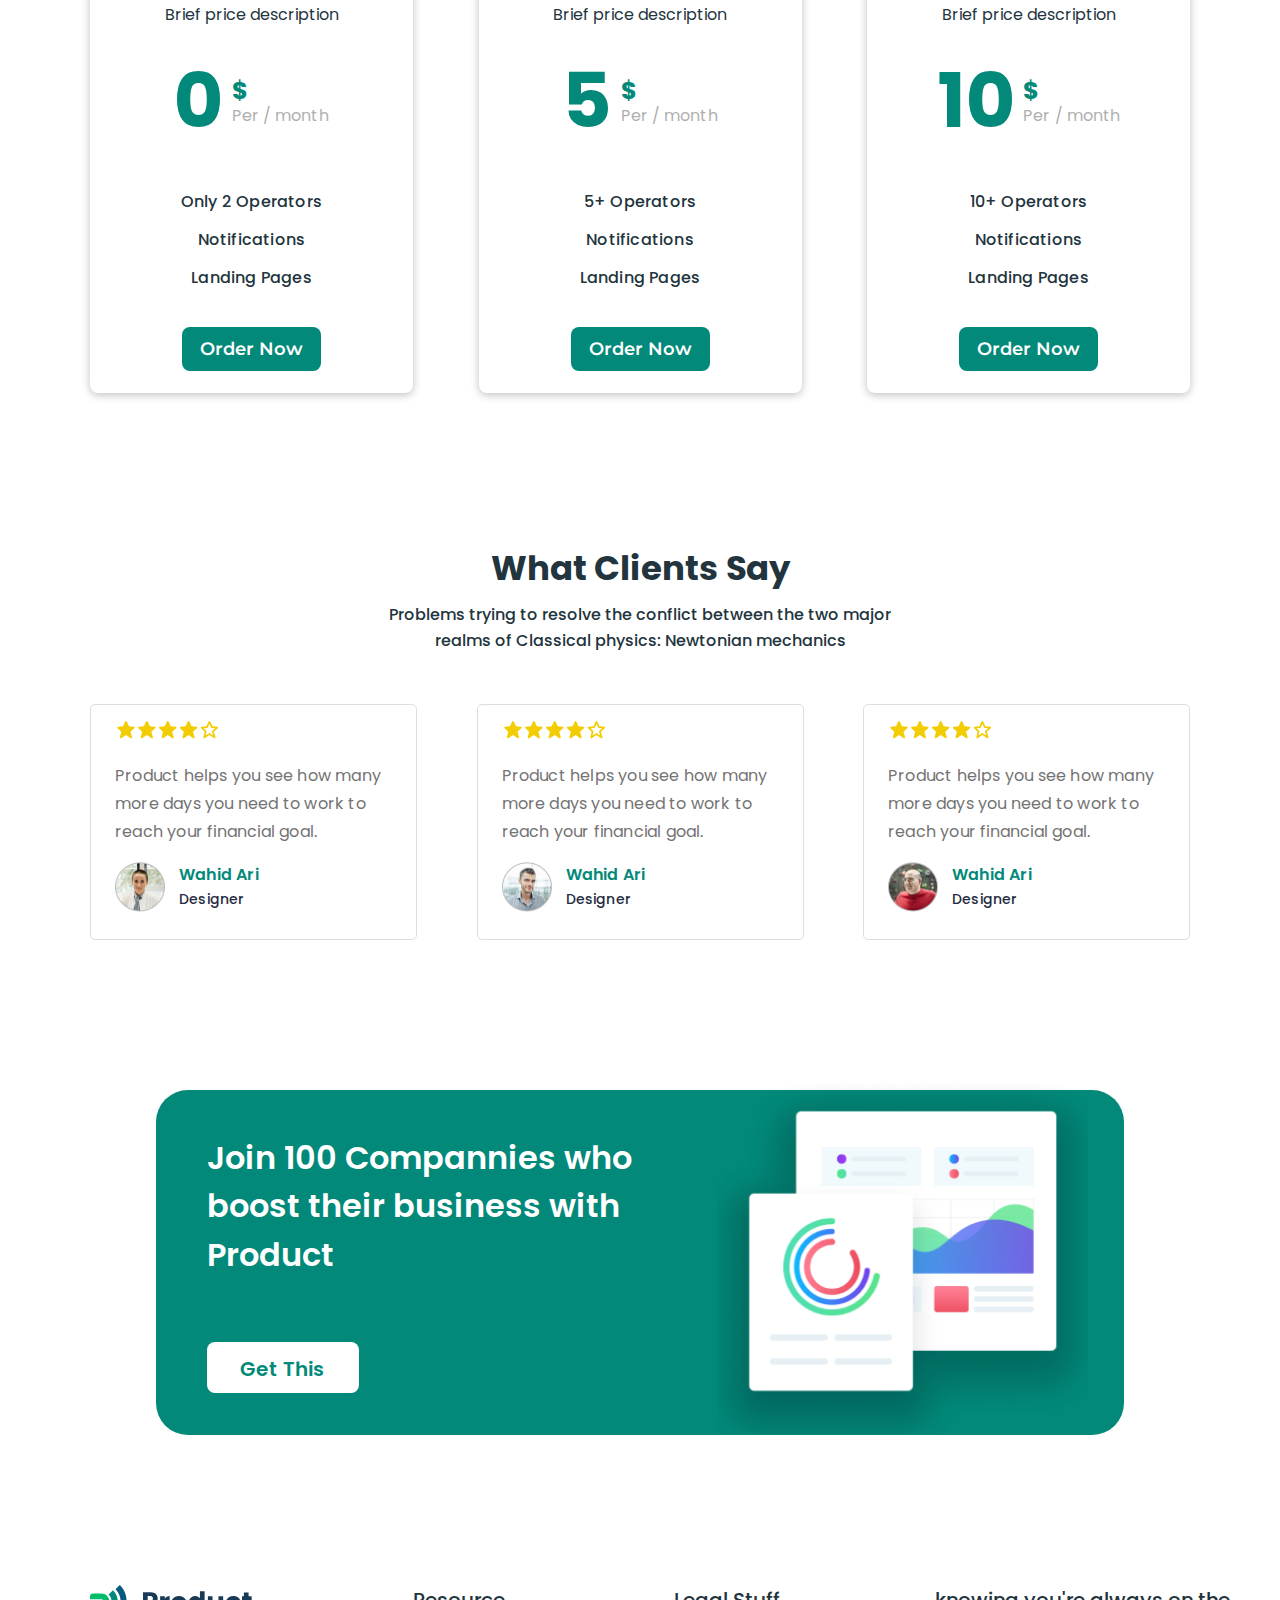
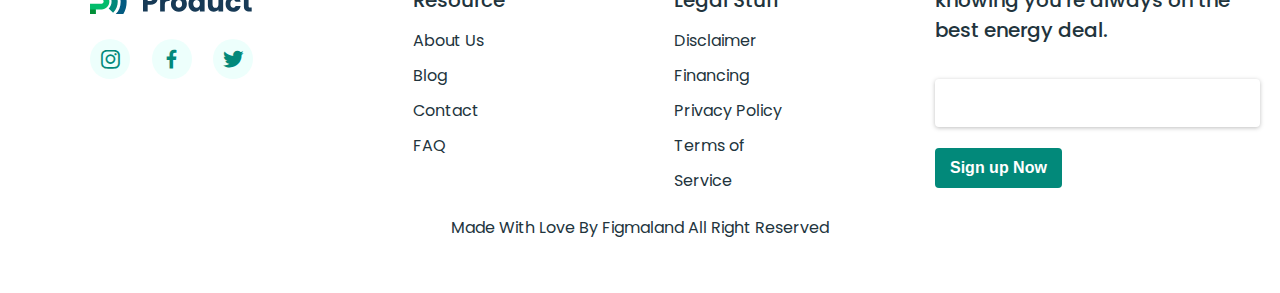
==== commit 222e797e: "changed" ====
--- a/index.html
+++ b/index.html
@@ -32,10 +32,10 @@
                                 <a class="nav__link" href="#"> Customers</a>
                             </li>
                             <li class="nav__item">
-                                <a class="nav__link" href="#"> Pricing</a>
+                                <a class="nav__link" href="pricing.html"> Pricing</a>
                             </li>
                             <li class="nav__item">
-                                <a class="nav__link" href="#">Resources</a>
+                                <a class="nav__link" href="recourses.html">Resources</a>
                             </li>
                         </ul>
                         <div class="nav__btns">
--- a/css/main.css
+++ b/css/main.css
@@ -107,11 +107,17 @@
     color: var(--text-color);
 }
 
+.nav__link:hover {
+    border-bottom: 3px solid var(--primary-color);
+    color: var(--primary-color);
+}
+
+
 .nav__btns {
     display: flex;
     flex-direction: row;
     align-items: center;
-    justify-content: space-between;
+    justify-content: space-between;;
 }
 
 .header__btn {
@@ -121,7 +127,14 @@
     border-radius: 6px;
 }
 .sign-in {
-    color: var(--btn-color);
+    color: var(--text-color);
+}
+
+.sign-in:hover {
+    color: #fff;
+    background-color: var(--primary-color);
+    box-shadow: inset 0px 7px 40px 7px #03d6bf;
+    border-color: transparent;
 }
 
 .sign-up {
@@ -1397,9 +1410,9 @@
         margin-top: 16px;
     }
 
-    .build__item{
+    /* .build__item{
         width: calc(50% - 30px);
-    }
+    } */
 
     .mng__text {
         width: 100%;
